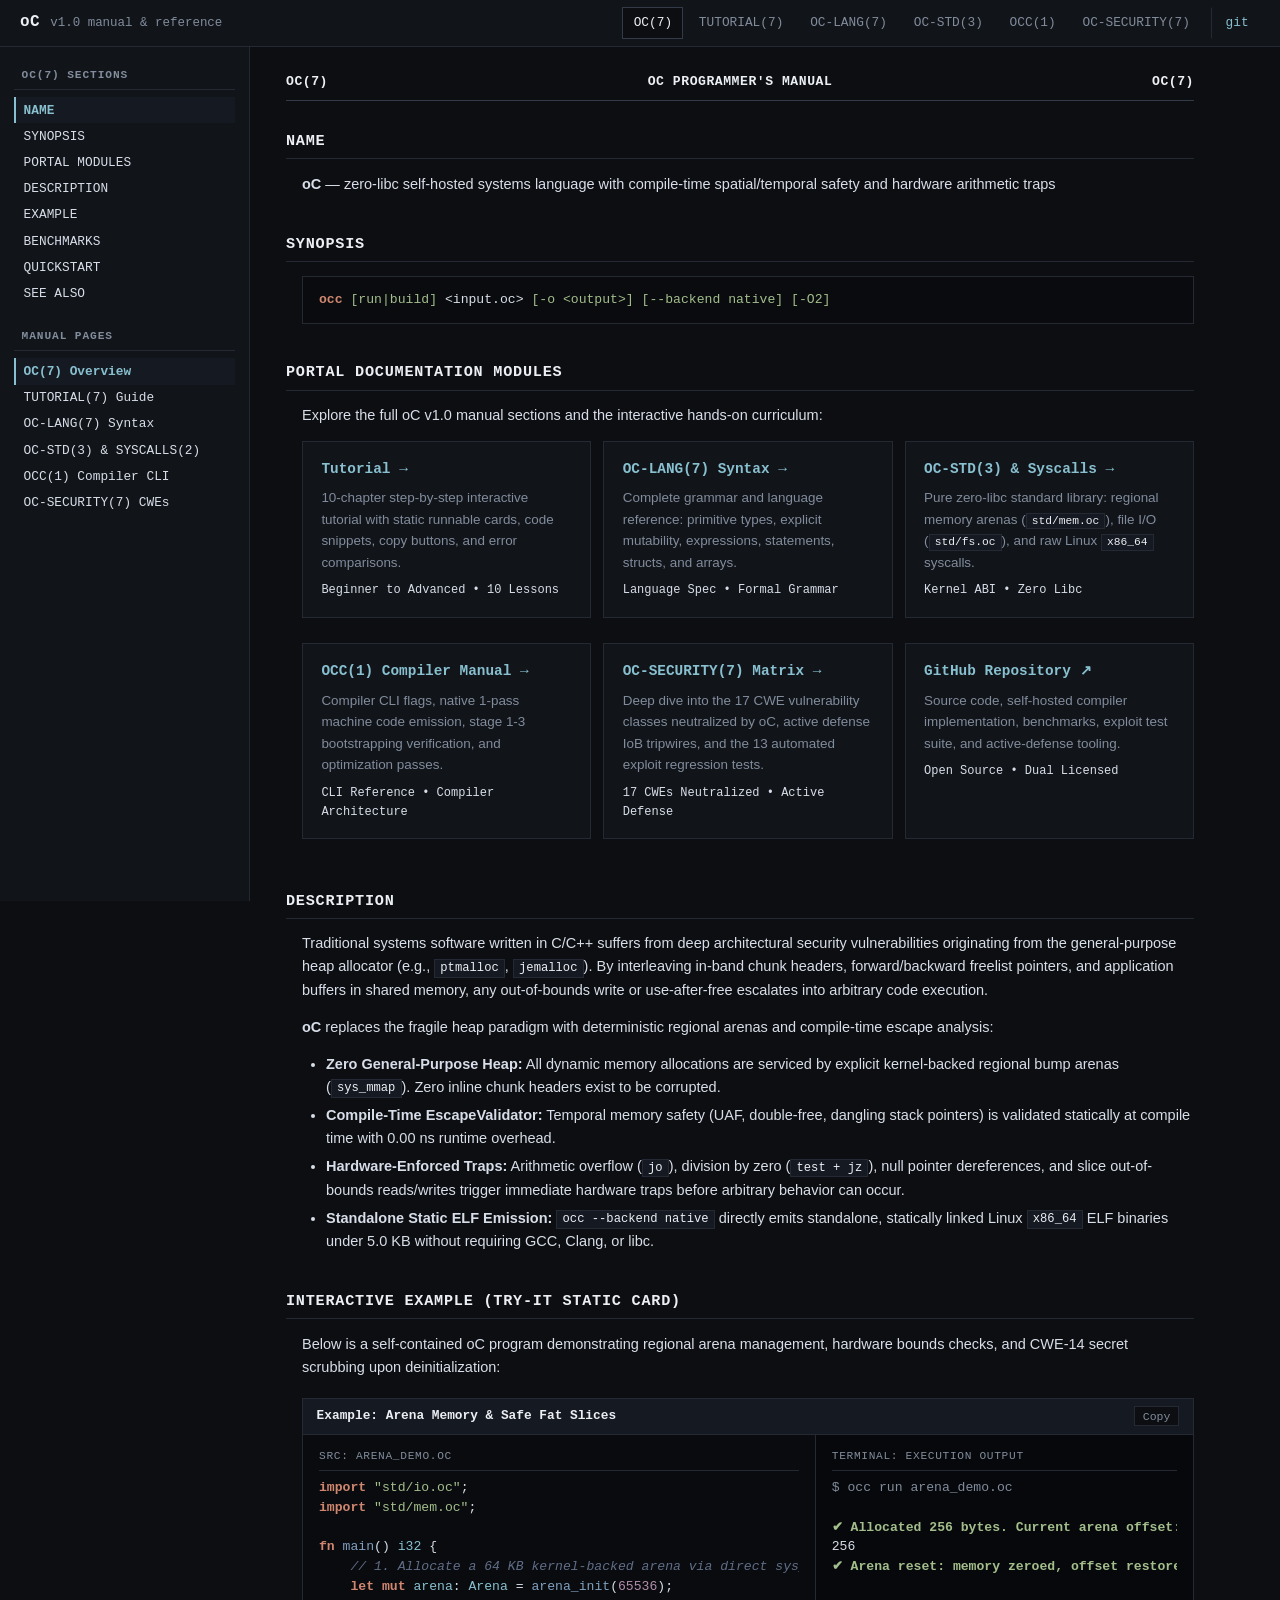
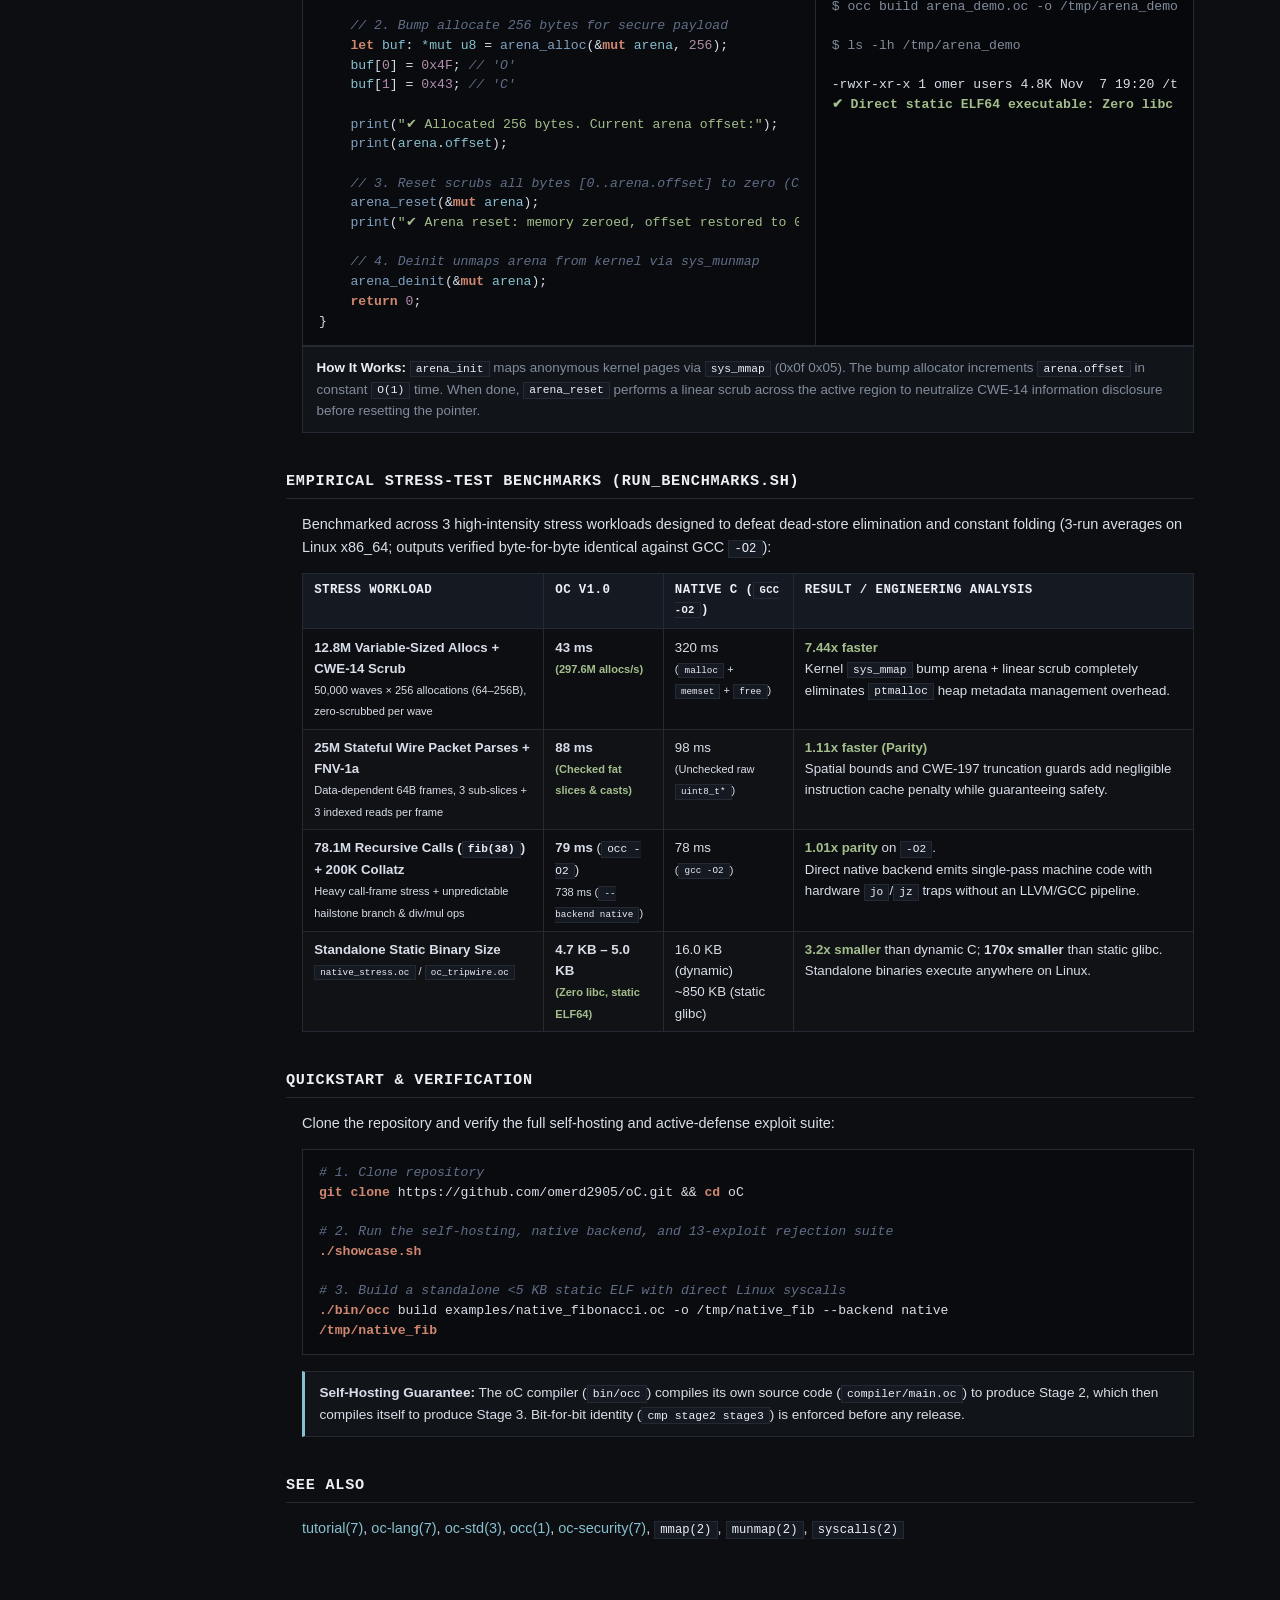
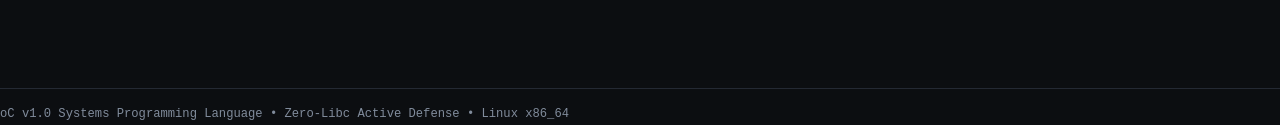
==== docs/index.html @ 79466a8e "docs: rename W3Schools tutorial labels to TUTORIAL(7) / oC Tutorial" ====
<!DOCTYPE html>
<html lang="en">
<head>
  <meta charset="UTF-8">
  <meta name="viewport" content="width=device-width, initial-scale=1.0">
  <title>OC(7) — Active-Defense Systems Programming Language</title>
  <link rel="stylesheet" href="style.css">
</head>
<body>

  <!-- Top Navigation Bar (Shared Site Contract) -->
    <header class="topbar">
    <div class="topbar-inner">
      <div class="brand">
        <a href="index.html">
          <span class="brand-title">oC</span>
          <span class="brand-sub">v1.0 manual &amp; reference</span>
        </a>
      </div>
      <nav>
        <a href="index.html" class="active">OC(7)</a>
        <a href="tutorial.html">TUTORIAL(7)</a>
        <a href="syntax.html">OC-LANG(7)</a>
        <a href="stdlib.html">OC-STD(3)</a>
        <a href="man-occ.html">OCC(1)</a>
        <a href="security.html">OC-SECURITY(7)</a>
        <a href="https://github.com/omerd2905/oC" target="_blank" rel="noopener" class="repo-link">git</a>
      </nav>
    </div>
  </header>

  <!-- Two-Column Layout -->
  <div class="layout">
    
    <!-- Left Persistent Navigation Sidebar -->
        <aside class="sidebar">
      <div class="sidebar-group">
        <div class="sidebar-title">OC(7) Sections</div>
        <a href="#name" class="sidebar-link active">NAME</a>
        <a href="#synopsis" class="sidebar-link">SYNOPSIS</a>
        <a href="#portal-modules" class="sidebar-link">PORTAL MODULES</a>
        <a href="#description" class="sidebar-link">DESCRIPTION</a>
        <a href="#interactive-example" class="sidebar-link">EXAMPLE</a>
        <a href="#benchmarks" class="sidebar-link">BENCHMARKS</a>
        <a href="#quickstart" class="sidebar-link">QUICKSTART</a>
        <a href="#see-also" class="sidebar-link">SEE ALSO</a>
      </div>
      <div class="sidebar-group">
        <div class="sidebar-title">Manual Pages</div>
        <a href="index.html" class="sidebar-link active">OC(7) Overview</a>
        <a href="tutorial.html" class="sidebar-link">TUTORIAL(7) Guide</a>
        <a href="syntax.html" class="sidebar-link">OC-LANG(7) Syntax</a>
        <a href="stdlib.html" class="sidebar-link">OC-STD(3) & SYSCALLS(2)</a>
        <a href="man-occ.html" class="sidebar-link">OCC(1) Compiler CLI</a>
        <a href="security.html" class="sidebar-link">OC-SECURITY(7) CWEs</a>
      </div>
    </aside>

    <!-- Main Content Area -->
    <main class="content">

      <div class="man-header">
        <span>OC(7)</span>
        <span>oC Programmer's Manual</span>
        <span>OC(7)</span>
      </div>

      <!-- SECTION: NAME -->
      <section id="name" class="man-section">
        <h2>NAME</h2>
        <div class="man-body">
          <p>
            <strong>oC</strong> — zero-libc self-hosted systems language with compile-time spatial/temporal safety and hardware arithmetic traps
          </p>
        </div>
      </section>

      <!-- SECTION: SYNOPSIS -->
      <section id="synopsis" class="man-section">
        <h2>SYNOPSIS</h2>
        <div class="man-body">
          <pre><code><span class="kw">occ</span> <span class="str">[run|build]</span> &lt;input.oc&gt; <span class="str">[-o &lt;output&gt;]</span> <span class="str">[--backend native]</span> <span class="str">[-O2]</span></code></pre>
        </div>
      </section>

      <!-- SECTION: PORTAL MODULES -->
      <section id="portal-modules" class="man-section">
        <h2>PORTAL DOCUMENTATION MODULES</h2>
        <div class="man-body">
          <p>Explore the full oC v1.0 manual sections and the interactive hands-on curriculum:</p>
          <div class="grid">
            <div class="card">
              <div>
                <a href="tutorial.html" class="card-title-link">
                  <span>Tutorial</span>
                  <span>→</span>
                </a>
                <p>10-chapter step-by-step interactive tutorial with static runnable cards, code snippets, copy buttons, and error comparisons.</p>
              </div>
              <div class="card-footer">Beginner to Advanced • 10 Lessons</div>
            </div>

            <div class="card">
              <div>
                <a href="syntax.html" class="card-title-link">
                  <span>OC-LANG(7) Syntax</span>
                  <span>→</span>
                </a>
                <p>Complete grammar and language reference: primitive types, explicit mutability, expressions, statements, structs, and arrays.</p>
              </div>
              <div class="card-footer">Language Spec • Formal Grammar</div>
            </div>

            <div class="card">
              <div>
                <a href="stdlib.html" class="card-title-link">
                  <span>OC-STD(3) &amp; Syscalls</span>
                  <span>→</span>
                </a>
                <p>Pure zero-libc standard library: regional memory arenas (<code>std/mem.oc</code>), file I/O (<code>std/fs.oc</code>), and raw Linux <code>x86_64</code> syscalls.</p>
              </div>
              <div class="card-footer">Kernel ABI • Zero Libc</div>
            </div>

            <div class="card">
              <div>
                <a href="man-occ.html" class="card-title-link">
                  <span>OCC(1) Compiler Manual</span>
                  <span>→</span>
                </a>
                <p>Compiler CLI flags, native 1-pass machine code emission, stage 1-3 bootstrapping verification, and optimization passes.</p>
              </div>
              <div class="card-footer">CLI Reference • Compiler Architecture</div>
            </div>

            <div class="card">
              <div>
                <a href="security.html" class="card-title-link">
                  <span>OC-SECURITY(7) Matrix</span>
                  <span>→</span>
                </a>
                <p>Deep dive into the 17 CWE vulnerability classes neutralized by oC, active defense IoB tripwires, and the 13 automated exploit regression tests.</p>
              </div>
              <div class="card-footer">17 CWEs Neutralized • Active Defense</div>
            </div>

            <div class="card">
              <div>
                <a href="https://github.com/omerd2905/oC" target="_blank" rel="noopener" class="card-title-link">
                  <span>GitHub Repository</span>
                  <span>↗</span>
                </a>
                <p>Source code, self-hosted compiler implementation, benchmarks, exploit test suite, and active-defense tooling.</p>
              </div>
              <div class="card-footer">Open Source • Dual Licensed</div>
            </div>
          </div>
        </div>
      </section>

      <!-- SECTION: DESCRIPTION -->
      <section id="description" class="man-section">
        <h2>DESCRIPTION</h2>
        <div class="man-body">
          <p>
            Traditional systems software written in C/C++ suffers from deep architectural security vulnerabilities originating from the general-purpose heap allocator (e.g., <code>ptmalloc</code>, <code>jemalloc</code>). By interleaving in-band chunk headers, forward/backward freelist pointers, and application buffers in shared memory, any out-of-bounds write or use-after-free escalates into arbitrary code execution.
          </p>
          <p>
            <strong>oC</strong> replaces the fragile heap paradigm with deterministic regional arenas and compile-time escape analysis:
          </p>
          <ul>
            <li><strong>Zero General-Purpose Heap:</strong> All dynamic memory allocations are serviced by explicit kernel-backed regional bump arenas (<code>sys_mmap</code>). Zero inline chunk headers exist to be corrupted.</li>
            <li><strong>Compile-Time EscapeValidator:</strong> Temporal memory safety (UAF, double-free, dangling stack pointers) is validated statically at compile time with 0.00 ns runtime overhead.</li>
            <li><strong>Hardware-Enforced Traps:</strong> Arithmetic overflow (<code>jo</code>), division by zero (<code>test + jz</code>), null pointer dereferences, and slice out-of-bounds reads/writes trigger immediate hardware traps before arbitrary behavior can occur.</li>
            <li><strong>Standalone Static ELF Emission:</strong> <code>occ --backend native</code> directly emits standalone, statically linked Linux <code>x86_64</code> ELF binaries under 5.0 KB without requiring GCC, Clang, or libc.</li>
          </ul>
        </div>
      </section>

      <!-- SECTION: INTERACTIVE EXAMPLE -->
      <section id="interactive-example" class="man-section">
        <h2>INTERACTIVE EXAMPLE (TRY-IT STATIC CARD)</h2>
        <div class="man-body">
          <p>Below is a self-contained oC program demonstrating regional arena management, hardware bounds checks, and CWE-14 secret scrubbing upon deinitialization:</p>

          <div class="example-card">
            <div class="example-header">
              <span class="example-title">Example: Arena Memory &amp; Safe Fat Slices</span>
              <button class="copy-btn" onclick="copyCode(this)">Copy</button>
            </div>
            <div class="example-grid">
              <div class="code-pane">
                <div class="pane-label">
                  <span>SRC: arena_demo.oc</span>
                  
                </div>
                <pre><code><span class="kw">import</span> <span class="str">"std/io.oc"</span>;
<span class="kw">import</span> <span class="str">"std/mem.oc"</span>;

<span class="kw">fn</span> <span class="fn">main</span>() <span class="ty">i32</span> {
    <span class="cm">// 1. Allocate a 64 KB kernel-backed arena via direct sys_mmap</span>
    <span class="kw">let mut</span> <span class="ty">arena</span>: <span class="ty">Arena</span> = <span class="fn">arena_init</span>(<span class="num">65536</span>);

    <span class="cm">// 2. Bump allocate 256 bytes for secure payload</span>
    <span class="kw">let</span> <span class="ty">buf</span>: <span class="ty">*mut u8</span> = <span class="fn">arena_alloc</span>(&amp;<span class="kw">mut</span> <span class="ty">arena</span>, <span class="num">256</span>);
    <span class="ty">buf</span>[<span class="num">0</span>] = <span class="num">0x4F</span>; <span class="cm">// 'O'</span>
    <span class="ty">buf</span>[<span class="num">1</span>] = <span class="num">0x43</span>; <span class="cm">// 'C'</span>

    <span class="fn">print</span>(<span class="str">"✔ Allocated 256 bytes. Current arena offset:"</span>);
    <span class="fn">print</span>(<span class="ty">arena</span>.<span class="ty">offset</span>);

    <span class="cm">// 3. Reset scrubs all bytes [0..arena.offset] to zero (CWE-14)</span>
    <span class="fn">arena_reset</span>(&amp;<span class="kw">mut</span> <span class="ty">arena</span>);
    <span class="fn">print</span>(<span class="str">"✔ Arena reset: memory zeroed, offset restored to 0"</span>);

    <span class="cm">// 4. Deinit unmaps arena from kernel via sys_munmap</span>
    <span class="fn">arena_deinit</span>(&amp;<span class="kw">mut</span> <span class="ty">arena</span>);
    <span class="kw">return</span> <span class="num">0</span>;
}</code></pre>
              </div>

              <div class="output-pane">
                <div class="pane-label">
                  <span>TERMINAL: Execution Output</span>
                  
                </div>
                <pre><code><span class="term-cmd">$ occ run arena_demo.oc</span>
<span class="term-pass">✔ Allocated 256 bytes. Current arena offset:</span>
<span class="term-out">256</span>
<span class="term-pass">✔ Arena reset: memory zeroed, offset restored to 0</span>

<span class="term-cmd">$ occ build arena_demo.oc -o /tmp/arena_demo --backend native</span>
<span class="term-cmd">$ ls -lh /tmp/arena_demo</span>
<span class="term-out">-rwxr-xr-x 1 omer users 4.8K Nov  7 19:20 /tmp/arena_demo</span>
<span class="term-pass">✔ Direct static ELF64 executable: Zero libc dependency</span></code></pre>
              </div>
            </div>
            <div class="explanation-box">
              <strong>How It Works:</strong> <code>arena_init</code> maps anonymous kernel pages via <code>sys_mmap</code> (0x0f 0x05). The bump allocator increments <code>arena.offset</code> in constant <code>O(1)</code> time. When done, <code>arena_reset</code> performs a linear scrub across the active region to neutralize CWE-14 information disclosure before resetting the pointer.
            </div>
          </div>
        </div>
      </section>

      <!-- SECTION: BENCHMARKS -->
      <section id="benchmarks" class="man-section">
        <h2>EMPIRICAL STRESS-TEST BENCHMARKS (run_benchmarks.sh)</h2>
        <div class="man-body">
          <p>
            Benchmarked across 3 high-intensity stress workloads designed to defeat dead-store elimination and constant folding (3-run averages on Linux x86_64; outputs verified byte-for-byte identical against GCC <code>-O2</code>):
          </p>
          <table>
            <thead>
              <tr>
                <th>Stress Workload</th>
                <th>oC v1.0</th>
                <th>Native C (<code>gcc -O2</code>)</th>
                <th>Result / Engineering Analysis</th>
              </tr>
            </thead>
            <tbody>
              <tr>
                <td>
                  <strong>12.8M Variable-Sized Allocs + CWE-14 Scrub</strong><br>
                  <small>50,000 waves × 256 allocations (64–256B), zero-scrubbed per wave</small>
                </td>
                <td>
                  <strong>43 ms</strong><br>
                  <small class="pass">(297.6M allocs/s)</small>
                </td>
                <td>
                  320 ms<br>
                  <small>(<code>malloc</code> + <code>memset</code> + <code>free</code>)</small>
                </td>
                <td>
                  <strong class="pass">7.44x faster</strong><br>
                  Kernel <code>sys_mmap</code> bump arena + linear scrub completely eliminates <code>ptmalloc</code> heap metadata management overhead.
                </td>
              </tr>
              <tr>
                <td>
                  <strong>25M Stateful Wire Packet Parses + FNV-1a</strong><br>
                  <small>Data-dependent 64B frames, 3 sub-slices + 3 indexed reads per frame</small>
                </td>
                <td>
                  <strong>88 ms</strong><br>
                  <small class="pass">(Checked fat slices &amp; casts)</small>
                </td>
                <td>
                  98 ms<br>
                  <small>(Unchecked raw <code>uint8_t*</code>)</small>
                </td>
                <td>
                  <strong class="pass">1.11x faster (Parity)</strong><br>
                  Spatial bounds and CWE-197 truncation guards add negligible instruction cache penalty while guaranteeing safety.
                </td>
              </tr>
              <tr>
                <td>
                  <strong>78.1M Recursive Calls (<code>fib(38)</code>) + 200K Collatz</strong><br>
                  <small>Heavy call-frame stress + unpredictable hailstone branch &amp; div/mul ops</small>
                </td>
                <td>
                  <strong>79 ms</strong> (<code>occ -O2</code>)<br>
                  <small>738 ms (<code>--backend native</code>)</small>
                </td>
                <td>
                  78 ms<br>
                  <small>(<code>gcc -O2</code>)</small>
                </td>
                <td>
                  <strong class="pass">1.01x parity</strong> on <code>-O2</code>.<br>
                  Direct native backend emits single-pass machine code with hardware <code>jo</code>/<code>jz</code> traps without an LLVM/GCC pipeline.
                </td>
              </tr>
              <tr>
                <td>
                  <strong>Standalone Static Binary Size</strong><br>
                  <small><code>native_stress.oc</code> / <code>oc_tripwire.oc</code></small>
                </td>
                <td>
                  <strong>4.7 KB – 5.0 KB</strong><br>
                  <small class="pass">(Zero libc, static ELF64)</small>
                </td>
                <td>
                  16.0 KB (dynamic)<br>
                  ~850 KB (static glibc)
                </td>
                <td>
                  <strong class="pass">3.2x smaller</strong> than dynamic C; <strong>170x smaller</strong> than static glibc. Standalone binaries execute anywhere on Linux.
                </td>
              </tr>
            </tbody>
          </table>
        </div>
      </section>

      <!-- SECTION: QUICKSTART -->
      <section id="quickstart" class="man-section">
        <h2>QUICKSTART &amp; VERIFICATION</h2>
        <div class="man-body">
          <p>Clone the repository and verify the full self-hosting and active-defense exploit suite:</p>
          <pre><code><span class="cm"># 1. Clone repository</span>
<span class="kw">git clone</span> https://github.com/omerd2905/oC.git &amp;&amp; <span class="kw">cd</span> oC

<span class="cm"># 2. Run the self-hosting, native backend, and 13-exploit rejection suite</span>
<span class="kw">./showcase.sh</span>

<span class="cm"># 3. Build a standalone &lt;5 KB static ELF with direct Linux syscalls</span>
<span class="kw">./bin/occ</span> build examples/native_fibonacci.oc -o /tmp/native_fib --backend native
<span class="kw">/tmp/native_fib</span></code></pre>

          <div class="note-box">
            <strong>Self-Hosting Guarantee:</strong> The oC compiler (<code>bin/occ</code>) compiles its own source code (<code>compiler/main.oc</code>) to produce Stage 2, which then compiles itself to produce Stage 3. Bit-for-bit identity (<code>cmp stage2 stage3</code>) is enforced before any release.
          </div>
        </div>
      </section>

      <!-- SECTION: SEE ALSO -->
      <section id="see-also" class="man-section">
        <h2>SEE ALSO</h2>
        <div class="man-body">
          <p>
            <a href="tutorial.html">tutorial(7)</a>,
            <a href="syntax.html">oc-lang(7)</a>,
            <a href="stdlib.html">oc-std(3)</a>,
            <a href="man-occ.html">occ(1)</a>,
            <a href="security.html">oc-security(7)</a>,
            <code>mmap(2)</code>,
            <code>munmap(2)</code>,
            <code>syscalls(2)</code>
          </p>
        </div>
      </section>

    </main>
  </div>

  <footer>
    oC v1.0 Systems Programming Language • Zero-Libc Active Defense • Linux x86_64
  </footer>

  <!-- Interactive Copy Script -->
  <script>
    function copyCode(btn) {
      const card = btn.closest('.example-card');
      const codeEl = card ? card.querySelector('.code-pane code') : null;
      if (!codeEl) return;
      navigator.clipboard.writeText(codeEl.innerText).then(() => {
        const origText = btn.innerHTML;
        btn.innerHTML = '<span>✔</span> Copied!';
        btn.classList.add('copied');
        setTimeout(() => {
          btn.innerHTML = origText;
          btn.classList.remove('copied');
        }, 2000);
      });
    }
  </script>

</body>
</html>
---- docs/style.css ----
:root {
  --bg: #0c0e11;
  --panel: #111419;
  --panel-alt: #151921;
  --border: #242933;
  --border-strong: #343b48;
  --text: #d8dee9;
  --heading: #eceff4;
  --muted: #818c9c;
  --accent: #88c0d0;
  --pass: #a3be8c;
  --danger: #bf616a;
  --warn: #ebcb8b;
  --code-bg: #090b0e;
  --mono: ui-monospace, SFMono-Regular, "SF Mono", Menlo, Consolas, "Liberation Mono", monospace;
  --sans: -apple-system, BlinkMacSystemFont, "Segoe UI", Roboto, Helvetica, Arial, sans-serif;
}

* {
  box-sizing: border-box;
  margin: 0;
  padding: 0;
}

html {
  scroll-behavior: smooth;
}

body {
  background-color: var(--bg);
  color: var(--text);
  font-family: var(--sans);
  font-size: 14.5px;
  line-height: 1.6;
  min-height: 100vh;
}

/* Strip vibe-coded decorative badges, dots, and marketing hero banners */
.badge,
.example-card-badge,
.defense-badge,
.dot,
.hero,
.grid:has(.stat-card) {
  display: none !important;
}

/* -------------------------------------------------------------
   Top Navigation Bar (.topbar) - Identical Across All 6 Pages
   ------------------------------------------------------------- */
.topbar {
  background: var(--panel);
  border-bottom: 1px solid var(--border);
  position: sticky;
  top: 0;
  z-index: 1000;
  width: 100%;
}

.topbar-inner {
  max-width: 1380px;
  margin: 0 auto;
  height: 46px;
  padding: 0 1.25rem;
  display: flex;
  justify-content: space-between;
  align-items: center;
}

.topbar .brand a {
  display: flex;
  align-items: baseline;
  gap: 0.65rem;
  text-decoration: none;
}

.topbar .brand-title {
  font-family: var(--mono);
  font-size: 1rem;
  font-weight: 700;
  color: var(--heading);
  letter-spacing: 0.02em;
}

.topbar .brand-sub {
  font-family: var(--mono);
  font-size: 0.78rem;
  color: var(--muted);
}

.topbar nav {
  display: flex;
  gap: 0.25rem;
  align-items: center;
}

.topbar nav a {
  color: var(--muted);
  text-decoration: none;
  font-family: var(--mono);
  font-size: 0.8rem;
  padding: 0.3rem 0.65rem;
  border: 1px solid transparent;
}

.topbar nav a:hover {
  color: var(--heading);
  background: var(--panel-alt);
}

.topbar nav a.active {
  color: var(--heading);
  background: var(--bg);
  border-color: var(--border-strong);
}

.topbar nav a.repo-link {
  color: var(--accent);
  border-left: 1px solid var(--border);
  margin-left: 0.35rem;
  padding-left: 0.85rem;
}

/* -------------------------------------------------------------
   Two-Column Technical Layout (.layout = .sidebar + .content)
   ------------------------------------------------------------- */
.layout {
  max-width: 1380px;
  margin: 0 auto;
  display: grid;
  grid-template-columns: 250px minmax(0, 1fr);
  min-height: calc(100vh - 46px);
}

.sidebar {
  background: var(--panel);
  border-right: 1px solid var(--border);
  padding: 1.25rem 0.85rem 2.5rem;
  position: sticky;
  top: 46px;
  height: calc(100vh - 46px);
  overflow-y: auto;
  scrollbar-width: thin;
  scrollbar-color: var(--border) transparent;
}

.sidebar-group {
  margin-bottom: 1.35rem;
}

.sidebar-title,
.sidebar-section-title {
  font-family: var(--mono);
  font-size: 0.7rem;
  text-transform: uppercase;
  letter-spacing: 0.08em;
  color: var(--muted);
  margin: 0 0 0.45rem;
  padding: 0 0.5rem 0.25rem;
  border-bottom: 1px solid var(--border);
  font-weight: 700;
}

.sidebar-nav {
  list-style: none;
}

.sidebar-link,
.sidebar-nav a {
  display: block;
  padding: 0.28rem 0.5rem;
  color: var(--text);
  text-decoration: none;
  font-family: var(--mono);
  font-size: 0.8rem;
  line-height: 1.35;
  border-left: 2px solid transparent;
}

.sidebar-link:hover,
.sidebar-nav a:hover {
  background: var(--panel-alt);
  color: var(--heading);
}

.sidebar-link.active,
.sidebar-nav a.active {
  background: var(--panel-alt);
  color: var(--accent);
  border-left-color: var(--accent);
  font-weight: 600;
}

.content {
  padding: 1.5rem 2.25rem 4rem;
  max-width: 980px;
}

/* -------------------------------------------------------------
   Unix Man-Page Header & Sections
   ------------------------------------------------------------- */
.man-header {
  display: flex;
  justify-content: space-between;
  align-items: center;
  font-family: var(--mono);
  font-size: 0.82rem;
  font-weight: 700;
  color: var(--heading);
  border-bottom: 1px solid var(--border-strong);
  padding-bottom: 0.5rem;
  margin-bottom: 1.75rem;
  text-transform: uppercase;
  letter-spacing: 0.04em;
}

section,
.man-section {
  margin-bottom: 2.25rem;
}

h2,
.man-section h2 {
  font-family: var(--mono);
  font-size: 0.95rem;
  font-weight: 700;
  text-transform: uppercase;
  letter-spacing: 0.05em;
  color: var(--heading);
  border-bottom: 1px solid var(--border);
  padding-bottom: 0.3rem;
  margin: 1.75rem 0 0.85rem;
}

h3 {
  font-family: var(--mono);
  font-size: 0.88rem;
  font-weight: 700;
  color: var(--accent);
  margin: 1.35rem 0 0.5rem;
}

h4 {
  font-family: var(--mono);
  font-size: 0.84rem;
  font-weight: 600;
  color: var(--heading);
  margin: 1rem 0 0.35rem;
}

.man-body {
  padding-left: 1rem;
}

p {
  margin-bottom: 0.85rem;
  color: var(--text);
}

ul, ol {
  margin: 0 0 1rem 1.5rem;
}

li {
  margin-bottom: 0.3rem;
}

a {
  color: var(--accent);
  text-decoration: none;
}

a:hover {
  text-decoration: underline;
}

/* -------------------------------------------------------------
   Directory Cards (.grid / .card) - Flat Utilitarian Index Grid
   ------------------------------------------------------------- */
.grid {
  display: grid;
  grid-template-columns: repeat(auto-fit, minmax(260px, 1fr));
  gap: 0.75rem;
  margin-bottom: 1.5rem;
}

.card,
.fn-box,
.defense-card {
  background: var(--panel);
  border: 1px solid var(--border);
  padding: 1rem 1.15rem;
  margin-bottom: 0.85rem;
}

.card a.card-title-link {
  font-family: var(--mono);
  font-size: 0.9rem;
  font-weight: 700;
  color: var(--accent);
  display: block;
  margin-bottom: 0.4rem;
}

.card p {
  font-size: 0.84rem;
  color: var(--muted);
  margin-bottom: 0.5rem;
}

.card .card-footer {
  font-family: var(--mono);
  font-size: 0.75rem;
  color: var(--text);
}

/* -------------------------------------------------------------
   Code, Pre & Syntax Highlighting
   ------------------------------------------------------------- */
pre,
.pipeline-box,
.fn-sig {
  background: var(--code-bg);
  border: 1px solid var(--border);
  padding: 0.85rem 1rem;
  overflow-x: auto;
  margin-bottom: 1rem;
  font-family: var(--mono);
  font-size: 0.82rem;
  line-height: 1.5;
  color: var(--text);
}

code,
.keyword-pill,
.sys-num,
.cwe-tag {
  font-family: var(--mono);
  background: var(--panel-alt);
  border: 1px solid var(--border);
  padding: 0.08rem 0.32rem;
  font-size: 0.84em;
  color: var(--heading);
}

pre code {
  background: none;
  border: none;
  padding: 0;
  font-size: inherit;
  color: inherit;
}

.kw  { color: #d08770; font-weight: 600; }
.ty  { color: #88c0d0; }
.fn  { color: #81a1c1; }
.str { color: #a3be8c; }
.num { color: #b48ead; }
.cm  { color: #616e88; font-style: italic; }
.op  { color: #d8dee9; }

.pass, .tag-blocked, .term-pass { color: var(--pass); font-weight: 600; }
.trap, .term-trap { color: var(--danger); font-weight: 600; }

/* -------------------------------------------------------------
   Unified Example Blocks (.example-card)
   ------------------------------------------------------------- */
.example-card {
  background: var(--panel);
  border: 1px solid var(--border);
  margin: 1.15rem 0 1.65rem;
}

.example-header,
.example-card-header {
  background: var(--panel-alt);
  padding: 0.45rem 0.85rem;
  border-bottom: 1px solid var(--border);
  display: flex;
  justify-content: space-between;
  align-items: center;
}

.example-title,
.example-card-title {
  font-family: var(--mono);
  font-size: 0.8rem;
  font-weight: 700;
  color: var(--heading);
}

.copy-btn {
  background: var(--bg);
  color: var(--muted);
  border: 1px solid var(--border);
  padding: 0.15rem 0.5rem;
  font-family: var(--mono);
  font-size: 0.72rem;
  cursor: pointer;
}

.copy-btn:hover {
  color: var(--heading);
  border-color: var(--border-strong);
}

.example-grid {
  display: grid;
  grid-template-columns: 1.15fr 0.85fr;
  border-bottom: 1px solid var(--border);
}

.code-pane {
  background: var(--code-bg);
  padding: 0.85rem 1rem;
  overflow-x: auto;
}

.output-pane {
  background: #07080b;
  padding: 0.85rem 1rem;
  border-left: 1px solid var(--border);
  overflow-x: auto;
}

.pane-label,
.output-label {
  font-family: var(--mono);
  font-size: 0.7rem;
  color: var(--muted);
  text-transform: uppercase;
  letter-spacing: 0.06em;
  margin-bottom: 0.45rem;
  padding-bottom: 0.25rem;
  border-bottom: 1px solid var(--border);
  display: flex;
  justify-content: space-between;
}

.code-pane pre,
.output-pane pre {
  background: transparent;
  border: none;
  padding: 0;
  margin: 0;
}

.output-pane .term-cmd {
  color: var(--muted);
  display: block;
}

.output-pane .term-out {
  color: var(--text);
}

.example-card-body {
  padding: 0.85rem 1rem;
}

.terminal-out,
.danger-out {
  background: #07080b;
  border: 1px solid var(--border);
  padding: 0.65rem 0.85rem;
  font-family: var(--mono);
  font-size: 0.8rem;
  margin-bottom: 0.65rem;
  overflow-x: auto;
}

.terminal-out {
  border-left: 2px solid var(--pass);
  color: var(--pass);
}

.danger-out {
  border-left: 2px solid var(--danger);
  color: var(--danger);
}

.explanation-box,
.explanation {
  padding: 0.65rem 0.85rem;
  background: var(--panel);
  font-size: 0.84rem;
  color: var(--muted);
  border-top: 1px solid var(--border);
}

.explanation-box strong,
.explanation strong {
  color: var(--heading);
}

/* -------------------------------------------------------------
   Callout Boxes & Tables
   ------------------------------------------------------------- */
.note-box,
.warn-box {
  background: var(--panel);
  border: 1px solid var(--border);
  border-left: 3px solid var(--accent);
  padding: 0.65rem 0.9rem;
  margin: 0.85rem 0;
  font-size: 0.85rem;
}

.warn-box {
  border-left-color: var(--danger);
}

table {
  width: 100%;
  border-collapse: collapse;
  margin: 0.75rem 0 1.5rem;
  font-size: 0.83rem;
}

th, td {
  border: 1px solid var(--border);
  padding: 0.45rem 0.7rem;
  text-align: left;
  vertical-align: top;
}

th {
  background: var(--panel-alt);
  color: var(--heading);
  font-family: var(--mono);
  font-size: 0.78rem;
  font-weight: 700;
  text-transform: uppercase;
  letter-spacing: 0.03em;
}

tr:nth-child(even) {
  background: rgba(255, 255, 255, 0.015);
}

/* -------------------------------------------------------------
   Footer & Lesson Navigation
   ------------------------------------------------------------- */
.lesson-nav {
  display: flex;
  justify-content: space-between;
  margin-top: 2.5rem;
  padding-top: 1rem;
  border-top: 1px solid var(--border);
}

.lesson-btn {
  background: var(--panel);
  border: 1px solid var(--border);
  color: var(--heading);
  padding: 0.4rem 0.85rem;
  font-family: var(--mono);
  font-size: 0.8rem;
}

.lesson-btn:hover {
  background: var(--panel-alt);
  border-color: var(--border-strong);
  text-decoration: none;
}

footer {
  margin-top: 3rem;
  padding-top: 1rem;
  border-top: 1px solid var(--border);
  color: var(--muted);
  font-family: var(--mono);
  font-size: 0.76rem;
}

@media (max-width: 960px) {
  .layout {
    grid-template-columns: 1fr;
  }
  .sidebar {
    position: static;
    height: auto;
    border-right: none;
    border-bottom: 1px solid var(--border);
  }
  .example-grid {
    grid-template-columns: 1fr;
  }
  .output-pane {
    border-left: none;
    border-top: 1px solid var(--border);
  }
}
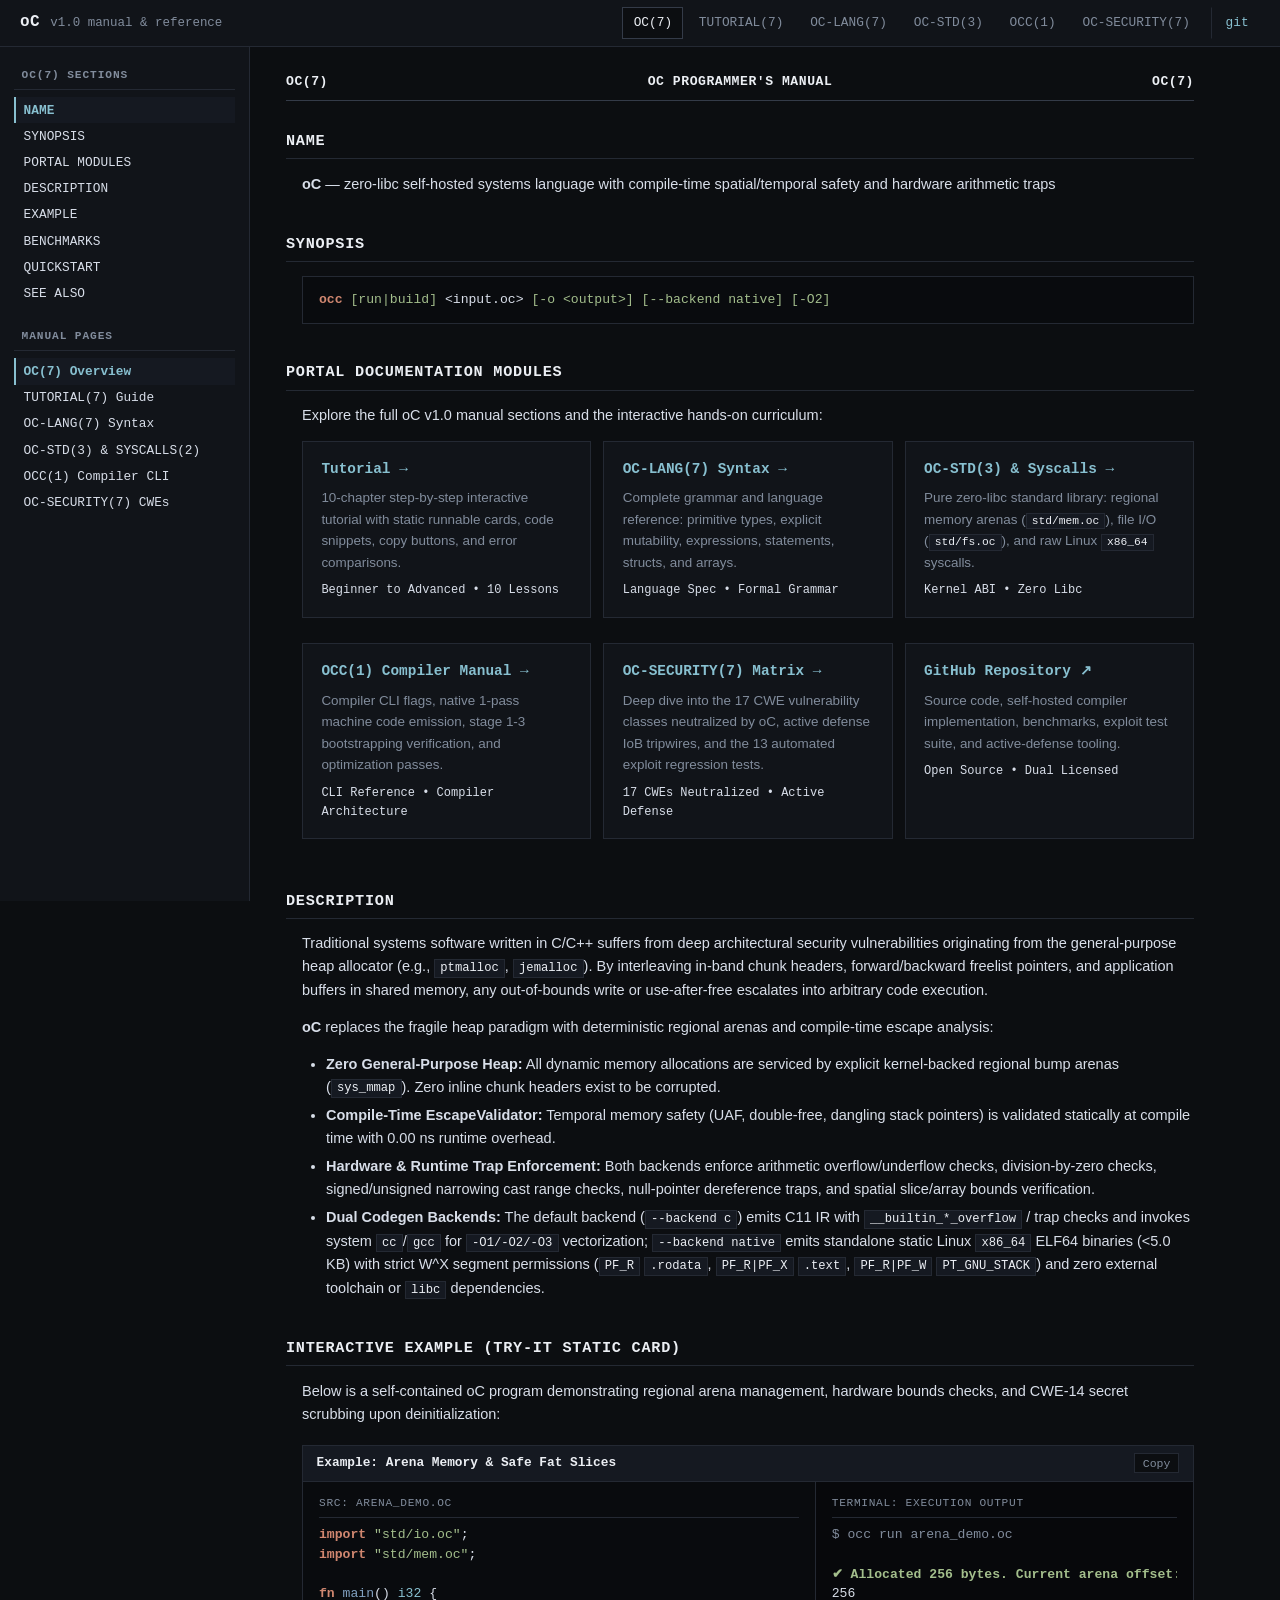
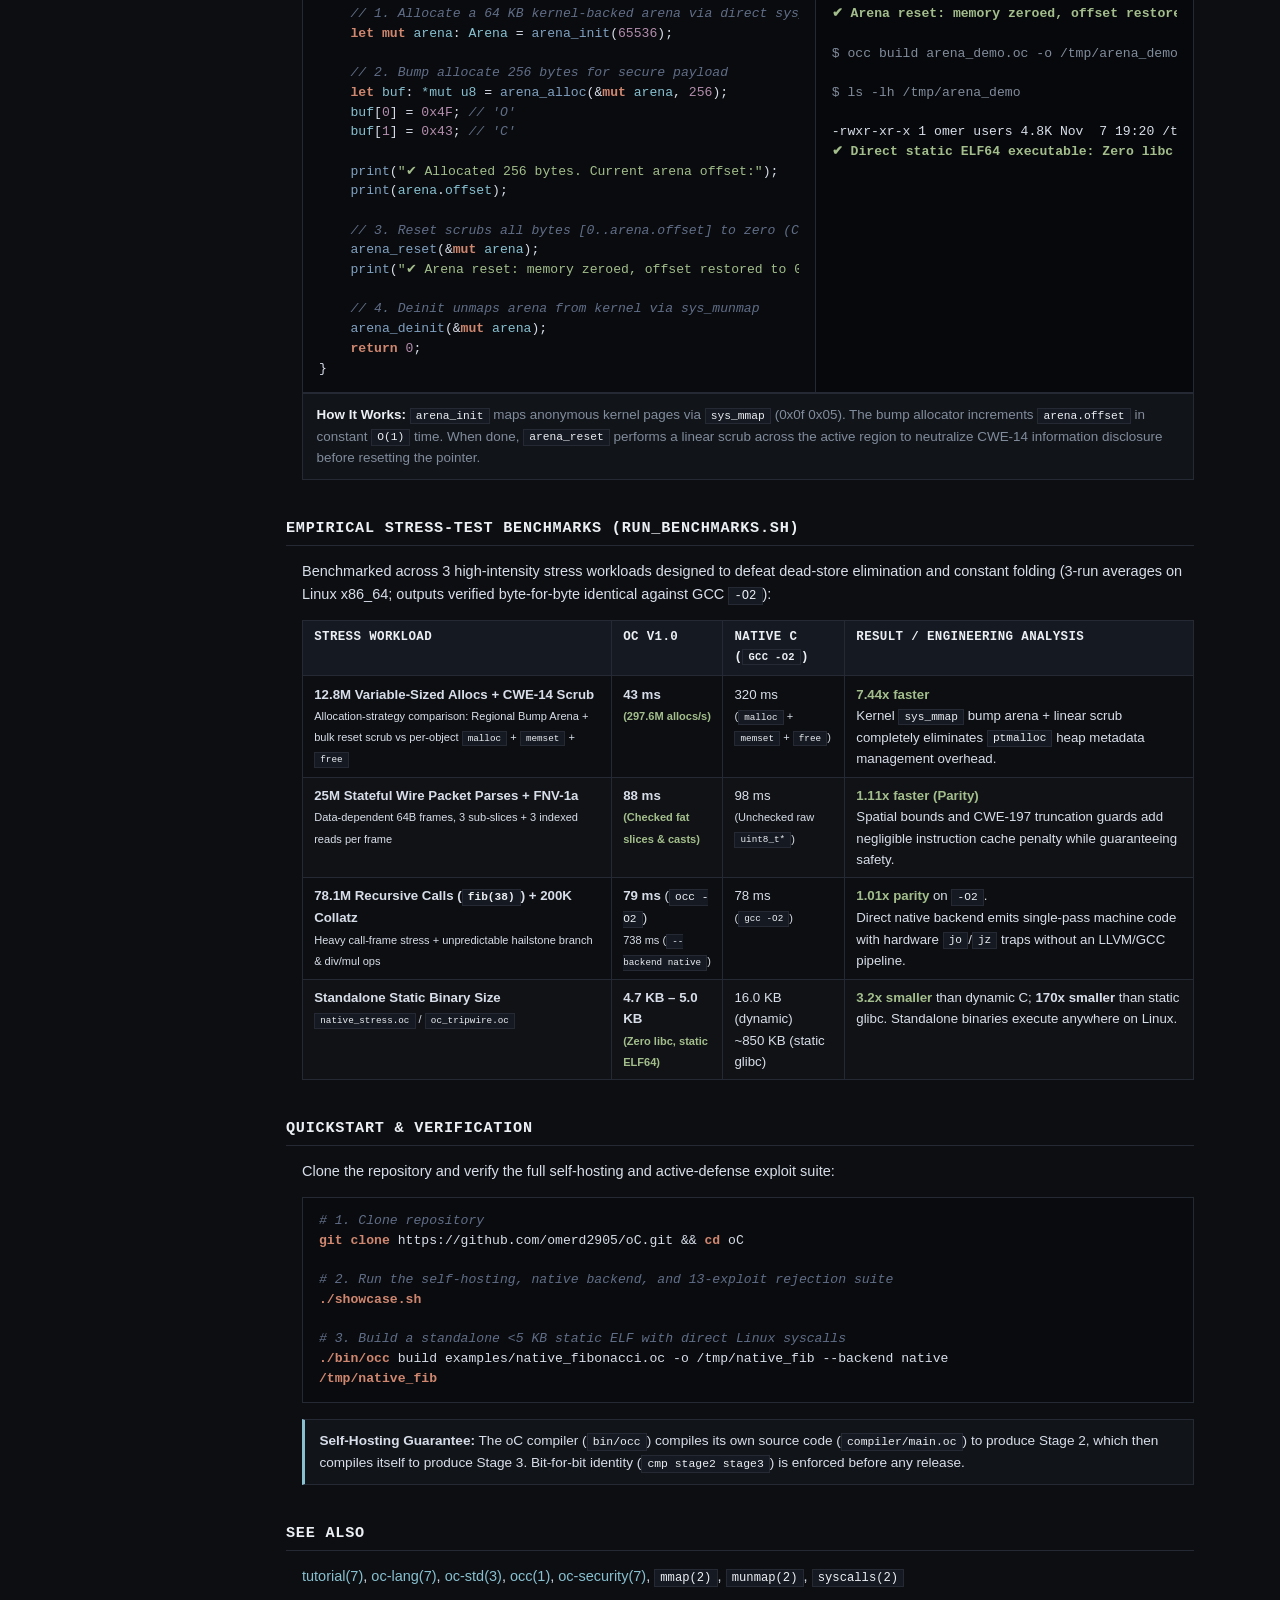
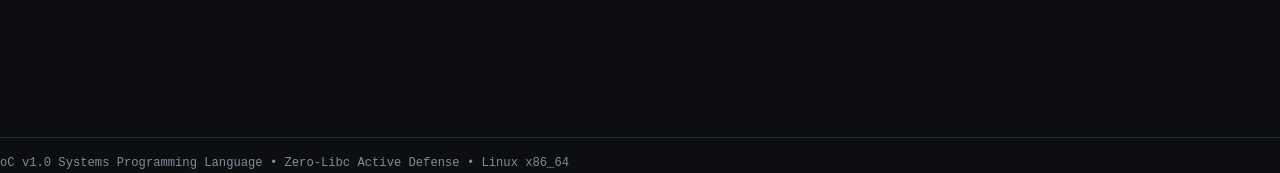
==== commit f15ffb53: "fix: resolve compiler, backend, validator, portability, and CI issues (#1-#29) Closes #1, Closes #2," ====
--- a/docs/index.html
+++ b/docs/index.html
@@ -171,8 +171,8 @@
           <ul>
             <li><strong>Zero General-Purpose Heap:</strong> All dynamic memory allocations are serviced by explicit kernel-backed regional bump arenas (<code>sys_mmap</code>). Zero inline chunk headers exist to be corrupted.</li>
             <li><strong>Compile-Time EscapeValidator:</strong> Temporal memory safety (UAF, double-free, dangling stack pointers) is validated statically at compile time with 0.00 ns runtime overhead.</li>
-            <li><strong>Hardware-Enforced Traps:</strong> Arithmetic overflow (<code>jo</code>), division by zero (<code>test + jz</code>), null pointer dereferences, and slice out-of-bounds reads/writes trigger immediate hardware traps before arbitrary behavior can occur.</li>
-            <li><strong>Standalone Static ELF Emission:</strong> <code>occ --backend native</code> directly emits standalone, statically linked Linux <code>x86_64</code> ELF binaries under 5.0 KB without requiring GCC, Clang, or libc.</li>
+            <li><strong>Hardware &amp; Runtime Trap Enforcement:</strong> Both backends enforce arithmetic overflow/underflow checks, division-by-zero checks, signed/unsigned narrowing cast range checks, null-pointer dereference traps, and spatial slice/array bounds verification.</li>
+            <li><strong>Dual Codegen Backends:</strong> The default backend (<code>--backend c</code>) emits C11 IR with <code>__builtin_*_overflow</code> / trap checks and invokes system <code>cc</code>/<code>gcc</code> for <code>-O1/-O2/-O3</code> vectorization; <code>--backend native</code> emits standalone static Linux <code>x86_64</code> ELF64 binaries (&lt;5.0 KB) with strict W^X segment permissions (<code>PF_R</code> <code>.rodata</code>, <code>PF_R|PF_X</code> <code>.text</code>, <code>PF_R|PF_W</code> <code>PT_GNU_STACK</code>) and zero external toolchain or <code>libc</code> dependencies.</li>
           </ul>
         </div>
       </section>
@@ -262,7 +262,7 @@
               <tr>
                 <td>
                   <strong>12.8M Variable-Sized Allocs + CWE-14 Scrub</strong><br>
-                  <small>50,000 waves × 256 allocations (64–256B), zero-scrubbed per wave</small>
+                  <small>Allocation-strategy comparison: Regional Bump Arena + bulk reset scrub vs per-object <code>malloc</code> + <code>memset</code> + <code>free</code></small>
                 </td>
                 <td>
                   <strong>43 ms</strong><br>
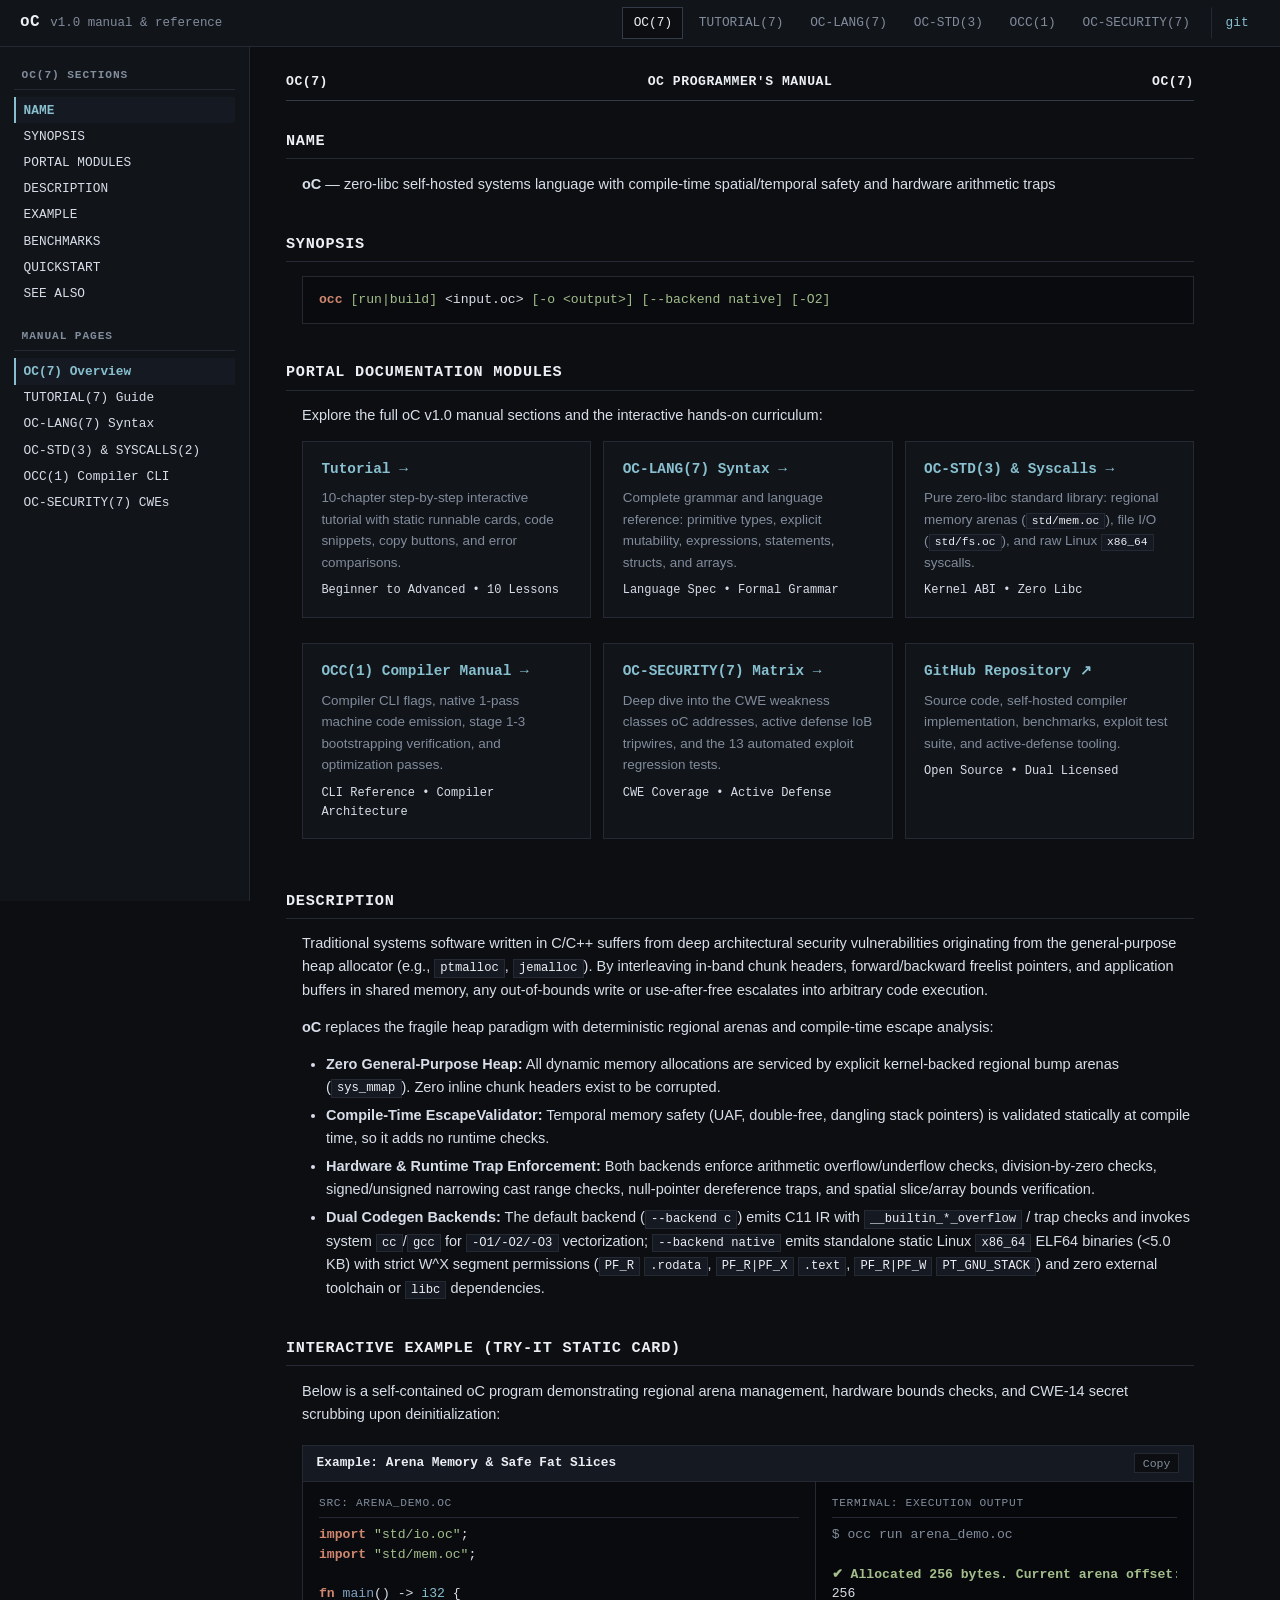
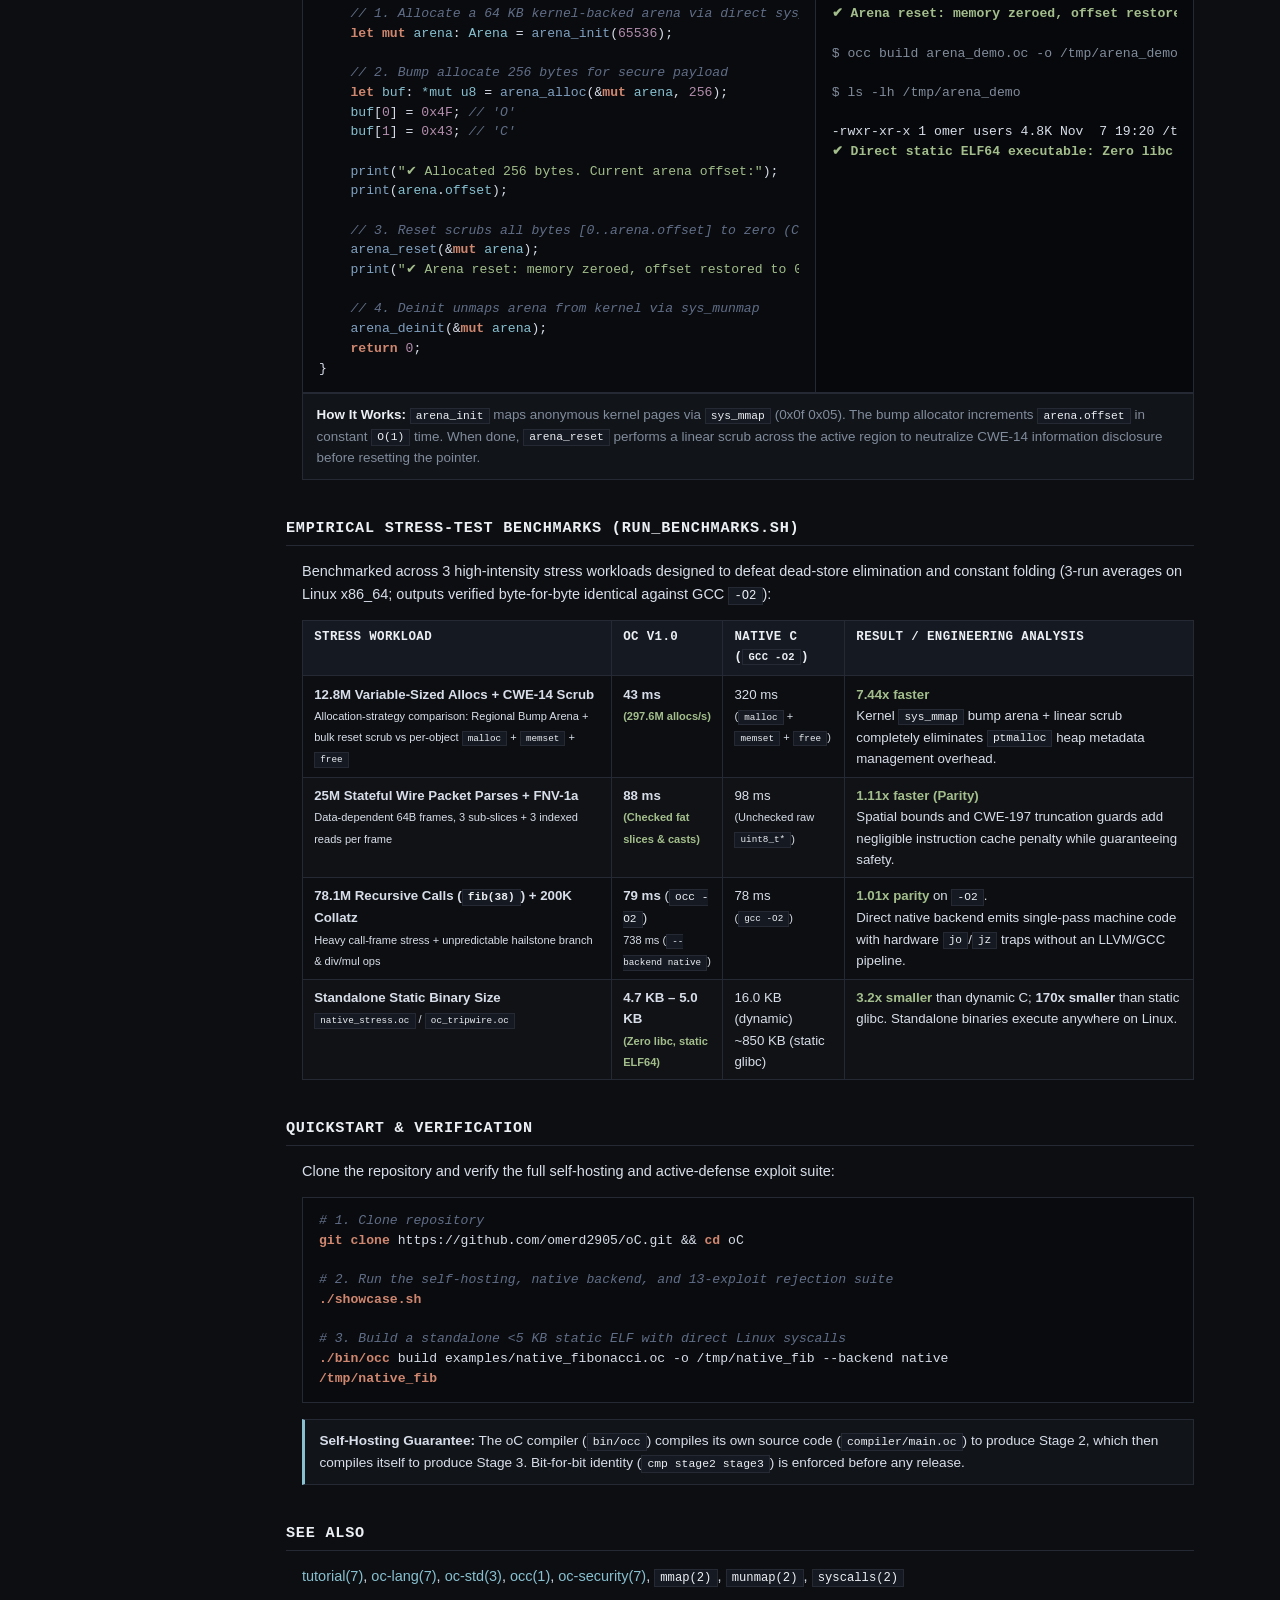
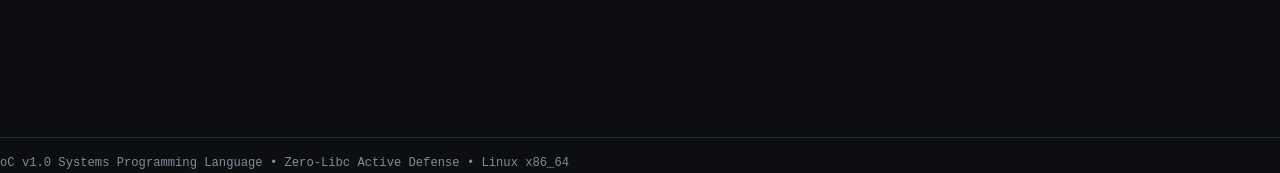
==== commit ac599e3d: "docs: make every example build, check them in CI, drop unimplemented claims Examples - 36 function s" ====
--- a/docs/index.html
+++ b/docs/index.html
@@ -139,9 +139,9 @@
                   <span>OC-SECURITY(7) Matrix</span>
                   <span>→</span>
                 </a>
-                <p>Deep dive into the 17 CWE vulnerability classes neutralized by oC, active defense IoB tripwires, and the 13 automated exploit regression tests.</p>
-              </div>
-              <div class="card-footer">17 CWEs Neutralized • Active Defense</div>
+                <p>Deep dive into the CWE weakness classes oC addresses, active defense IoB tripwires, and the 13 automated exploit regression tests.</p>
+              </div>
+              <div class="card-footer">CWE Coverage • Active Defense</div>
             </div>
 
             <div class="card">
@@ -170,7 +170,7 @@
           </p>
           <ul>
             <li><strong>Zero General-Purpose Heap:</strong> All dynamic memory allocations are serviced by explicit kernel-backed regional bump arenas (<code>sys_mmap</code>). Zero inline chunk headers exist to be corrupted.</li>
-            <li><strong>Compile-Time EscapeValidator:</strong> Temporal memory safety (UAF, double-free, dangling stack pointers) is validated statically at compile time with 0.00 ns runtime overhead.</li>
+            <li><strong>Compile-Time EscapeValidator:</strong> Temporal memory safety (UAF, double-free, dangling stack pointers) is validated statically at compile time, so it adds no runtime checks.</li>
             <li><strong>Hardware &amp; Runtime Trap Enforcement:</strong> Both backends enforce arithmetic overflow/underflow checks, division-by-zero checks, signed/unsigned narrowing cast range checks, null-pointer dereference traps, and spatial slice/array bounds verification.</li>
             <li><strong>Dual Codegen Backends:</strong> The default backend (<code>--backend c</code>) emits C11 IR with <code>__builtin_*_overflow</code> / trap checks and invokes system <code>cc</code>/<code>gcc</code> for <code>-O1/-O2/-O3</code> vectorization; <code>--backend native</code> emits standalone static Linux <code>x86_64</code> ELF64 binaries (&lt;5.0 KB) with strict W^X segment permissions (<code>PF_R</code> <code>.rodata</code>, <code>PF_R|PF_X</code> <code>.text</code>, <code>PF_R|PF_W</code> <code>PT_GNU_STACK</code>) and zero external toolchain or <code>libc</code> dependencies.</li>
           </ul>
@@ -197,7 +197,7 @@
                 <pre><code><span class="kw">import</span> <span class="str">"std/io.oc"</span>;
 <span class="kw">import</span> <span class="str">"std/mem.oc"</span>;
 
-<span class="kw">fn</span> <span class="fn">main</span>() <span class="ty">i32</span> {
+<span class="kw">fn</span> <span class="fn">main</span>() -&gt; <span class="ty">i32</span> {
     <span class="cm">// 1. Allocate a 64 KB kernel-backed arena via direct sys_mmap</span>
     <span class="kw">let mut</span> <span class="ty">arena</span>: <span class="ty">Arena</span> = <span class="fn">arena_init</span>(<span class="num">65536</span>);
 
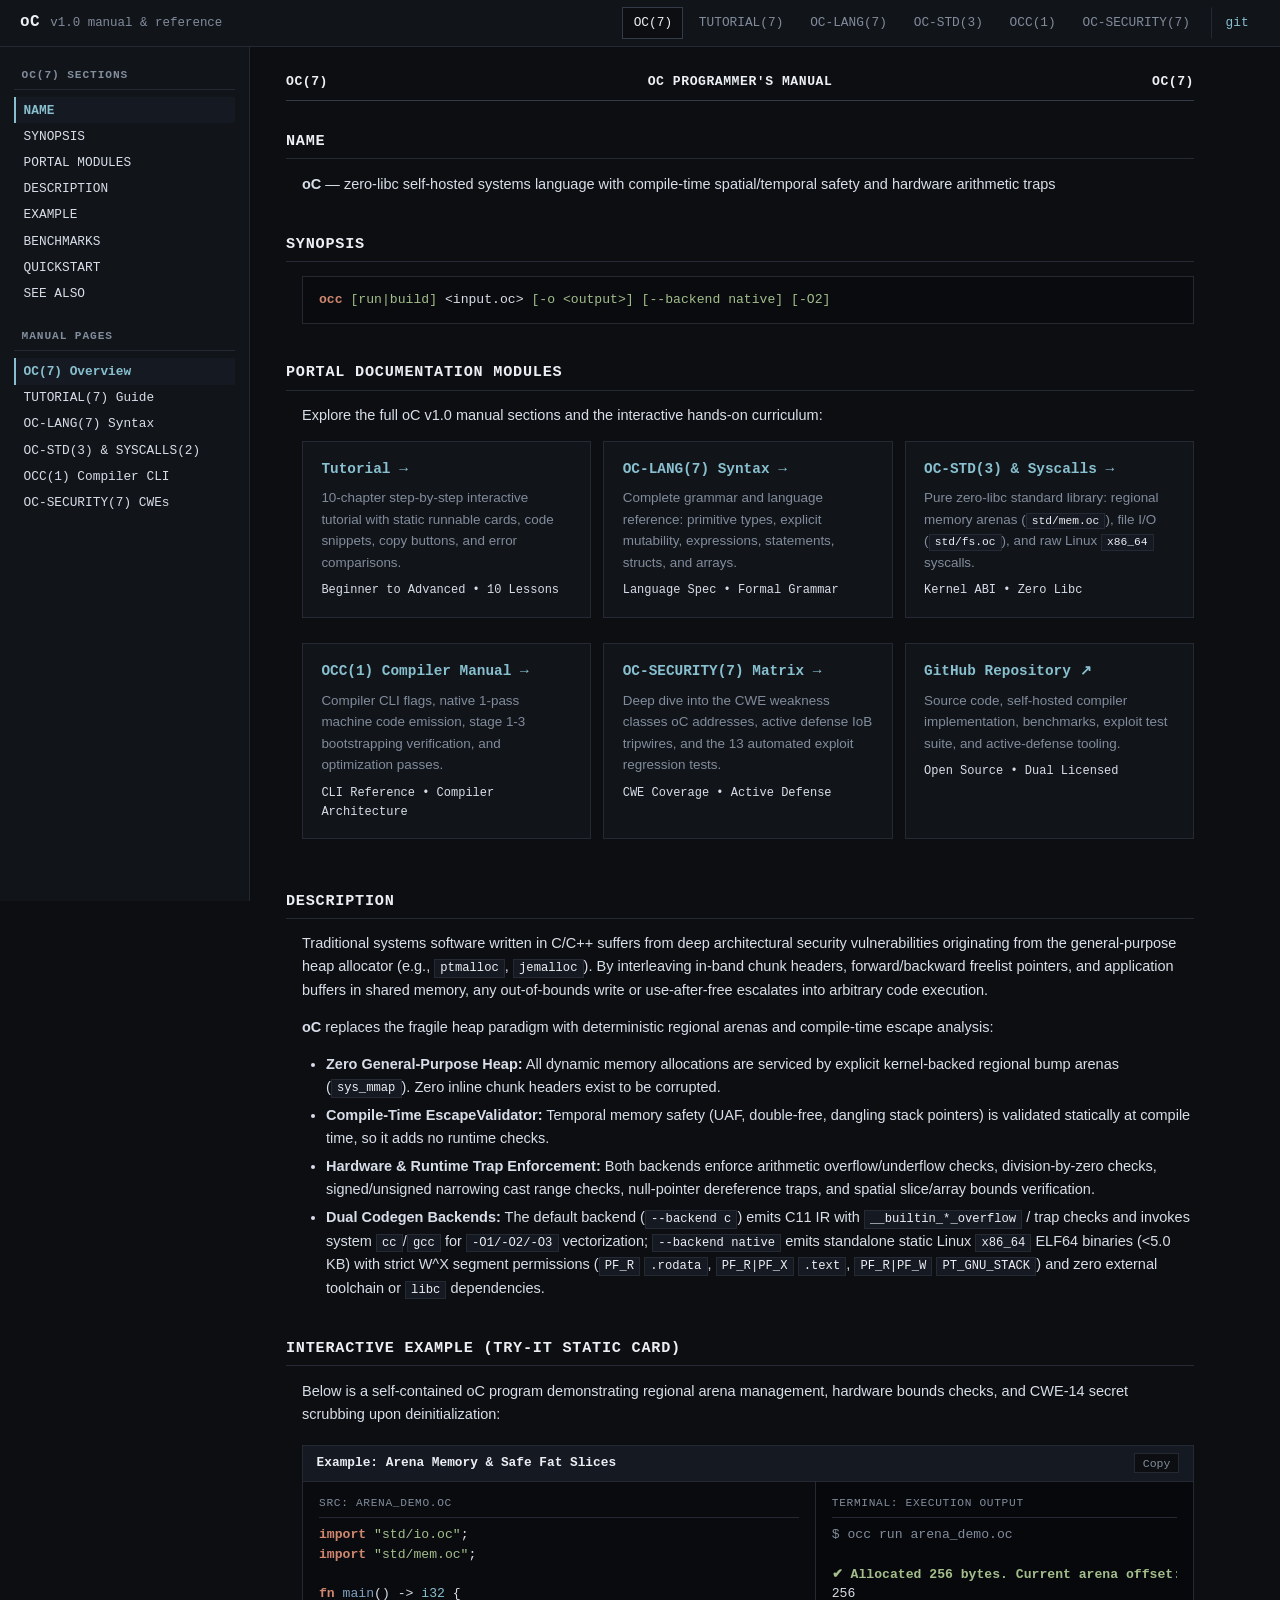
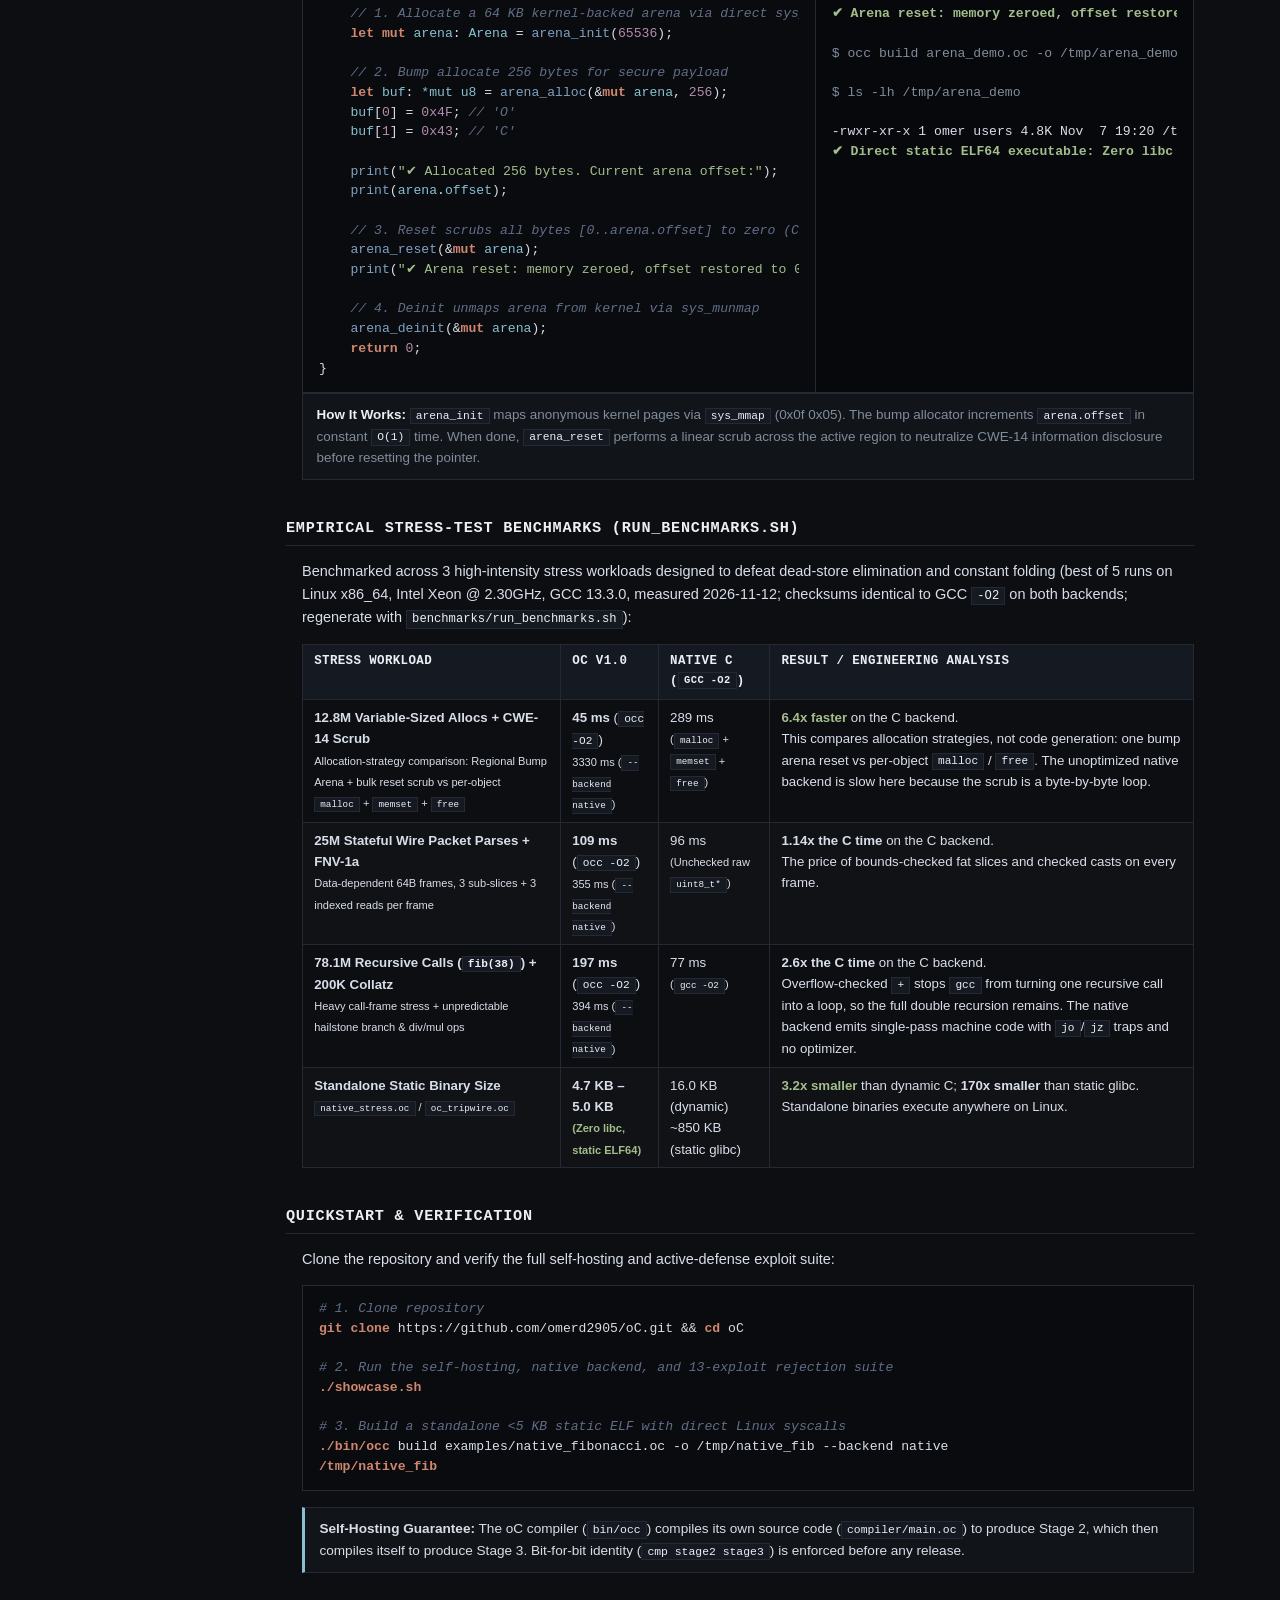
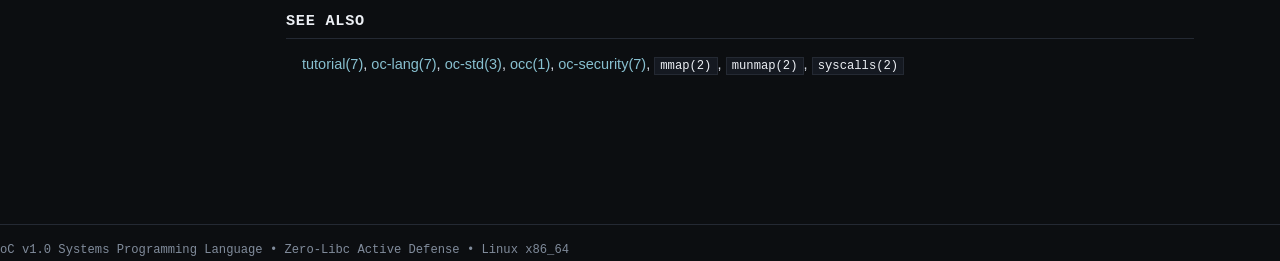
==== commit 3bd4b3bb: "docs(perf): regenerate the performance table from run_benchmarks.sh The README table did not reprodu" ====
--- a/docs/index.html
+++ b/docs/index.html
@@ -247,7 +247,7 @@
         <h2>EMPIRICAL STRESS-TEST BENCHMARKS (run_benchmarks.sh)</h2>
         <div class="man-body">
           <p>
-            Benchmarked across 3 high-intensity stress workloads designed to defeat dead-store elimination and constant folding (3-run averages on Linux x86_64; outputs verified byte-for-byte identical against GCC <code>-O2</code>):
+            Benchmarked across 3 high-intensity stress workloads designed to defeat dead-store elimination and constant folding (best of 5 runs on Linux x86_64, Intel Xeon @ 2.30GHz, GCC 13.3.0, measured 2026-11-12; checksums identical to GCC <code>-O2</code> on both backends; regenerate with <code>benchmarks/run_benchmarks.sh</code>):
           </p>
           <table>
             <thead>
@@ -265,16 +265,16 @@
                   <small>Allocation-strategy comparison: Regional Bump Arena + bulk reset scrub vs per-object <code>malloc</code> + <code>memset</code> + <code>free</code></small>
                 </td>
                 <td>
-                  <strong>43 ms</strong><br>
-                  <small class="pass">(297.6M allocs/s)</small>
-                </td>
-                <td>
-                  320 ms<br>
+                  <strong>45 ms</strong> (<code>occ -O2</code>)<br>
+                  <small>3330 ms (<code>--backend native</code>)</small>
+                </td>
+                <td>
+                  289 ms<br>
                   <small>(<code>malloc</code> + <code>memset</code> + <code>free</code>)</small>
                 </td>
                 <td>
-                  <strong class="pass">7.44x faster</strong><br>
-                  Kernel <code>sys_mmap</code> bump arena + linear scrub completely eliminates <code>ptmalloc</code> heap metadata management overhead.
+                  <strong class="pass">6.4x faster</strong> on the C backend.<br>
+                  This compares allocation strategies, not code generation: one bump arena reset vs per-object <code>malloc</code> / <code>free</code>. The unoptimized native backend is slow here because the scrub is a byte-by-byte loop.
                 </td>
               </tr>
               <tr>
@@ -283,16 +283,16 @@
                   <small>Data-dependent 64B frames, 3 sub-slices + 3 indexed reads per frame</small>
                 </td>
                 <td>
-                  <strong>88 ms</strong><br>
-                  <small class="pass">(Checked fat slices &amp; casts)</small>
-                </td>
-                <td>
-                  98 ms<br>
+                  <strong>109 ms</strong> (<code>occ -O2</code>)<br>
+                  <small>355 ms (<code>--backend native</code>)</small>
+                </td>
+                <td>
+                  96 ms<br>
                   <small>(Unchecked raw <code>uint8_t*</code>)</small>
                 </td>
                 <td>
-                  <strong class="pass">1.11x faster (Parity)</strong><br>
-                  Spatial bounds and CWE-197 truncation guards add negligible instruction cache penalty while guaranteeing safety.
+                  <strong>1.14x the C time</strong> on the C backend.<br>
+                  The price of bounds-checked fat slices and checked casts on every frame.
                 </td>
               </tr>
               <tr>
@@ -301,16 +301,16 @@
                   <small>Heavy call-frame stress + unpredictable hailstone branch &amp; div/mul ops</small>
                 </td>
                 <td>
-                  <strong>79 ms</strong> (<code>occ -O2</code>)<br>
-                  <small>738 ms (<code>--backend native</code>)</small>
-                </td>
-                <td>
-                  78 ms<br>
+                  <strong>197 ms</strong> (<code>occ -O2</code>)<br>
+                  <small>394 ms (<code>--backend native</code>)</small>
+                </td>
+                <td>
+                  77 ms<br>
                   <small>(<code>gcc -O2</code>)</small>
                 </td>
                 <td>
-                  <strong class="pass">1.01x parity</strong> on <code>-O2</code>.<br>
-                  Direct native backend emits single-pass machine code with hardware <code>jo</code>/<code>jz</code> traps without an LLVM/GCC pipeline.
+                  <strong>2.6x the C time</strong> on the C backend.<br>
+                  Overflow-checked <code>+</code> stops <code>gcc</code> from turning one recursive call into a loop, so the full double recursion remains. The native backend emits single-pass machine code with <code>jo</code>/<code>jz</code> traps and no optimizer.
                 </td>
               </tr>
               <tr>
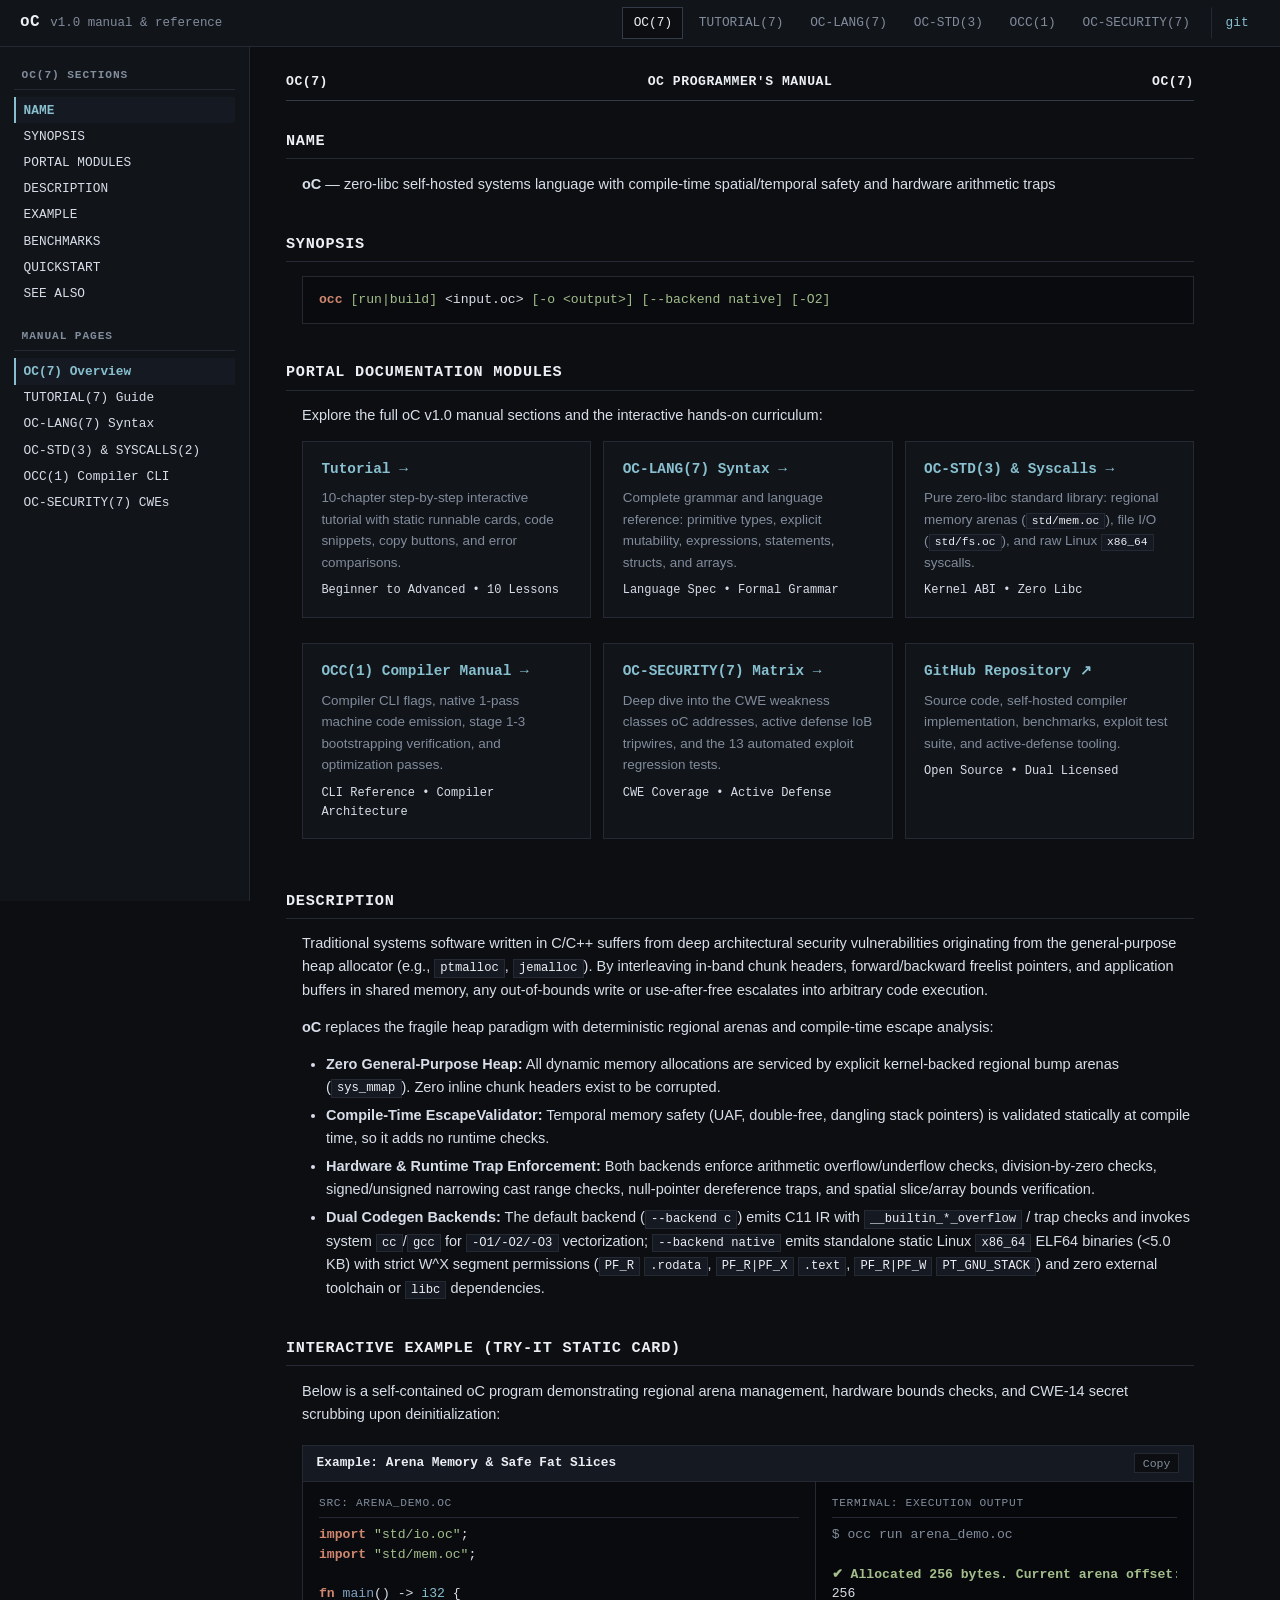
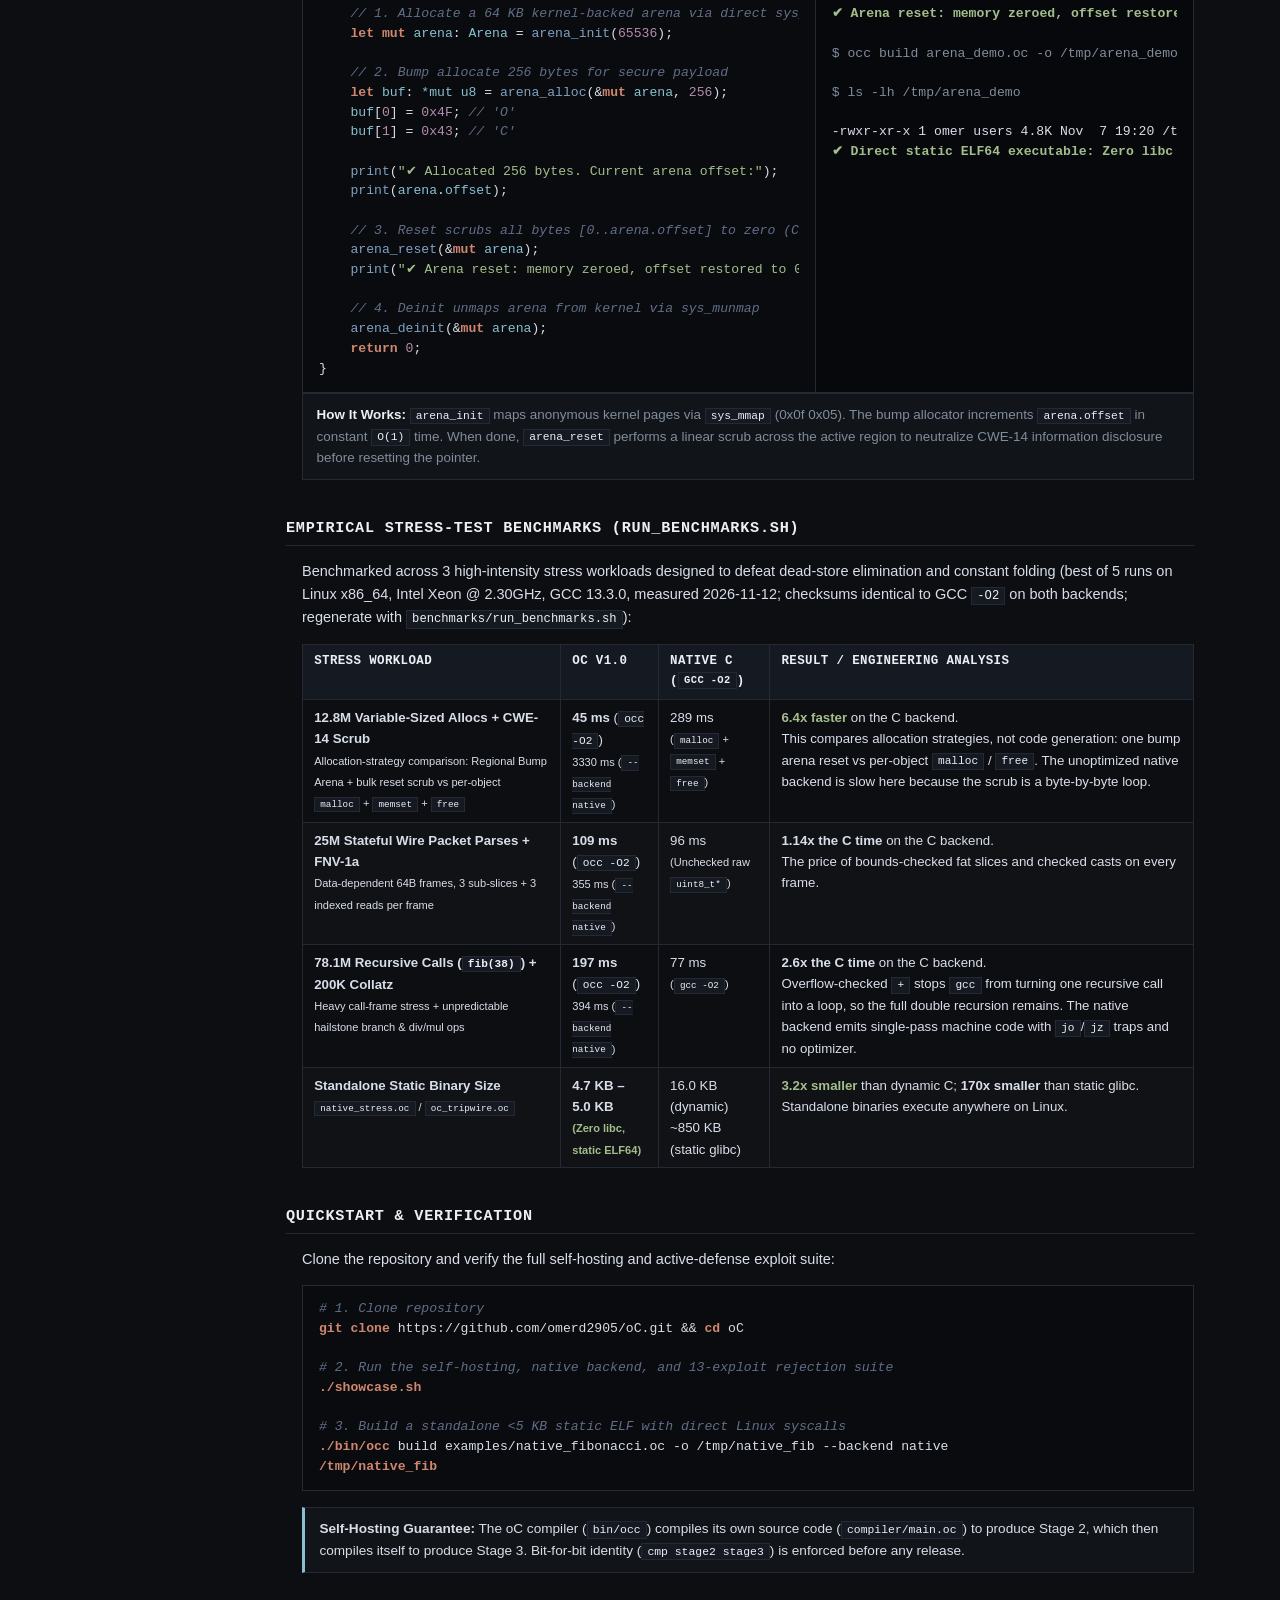
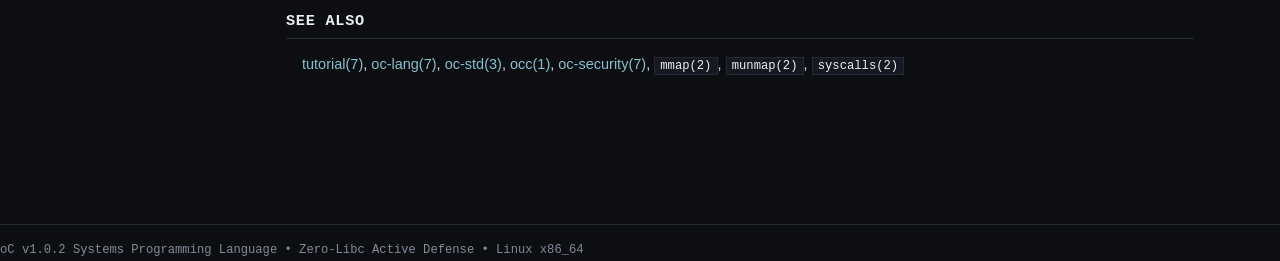
==== commit 06edca3d: "docs: update page footers to v1.0.2 The footer of each documentation page still carried the version " ====
--- a/docs/index.html
+++ b/docs/index.html
@@ -377,7 +377,7 @@
   </div>
 
   <footer>
-    oC v1.0 Systems Programming Language • Zero-Libc Active Defense • Linux x86_64
+    oC v1.0.2 Systems Programming Language • Zero-Libc Active Defense • Linux x86_64
   </footer>
 
   <!-- Interactive Copy Script -->
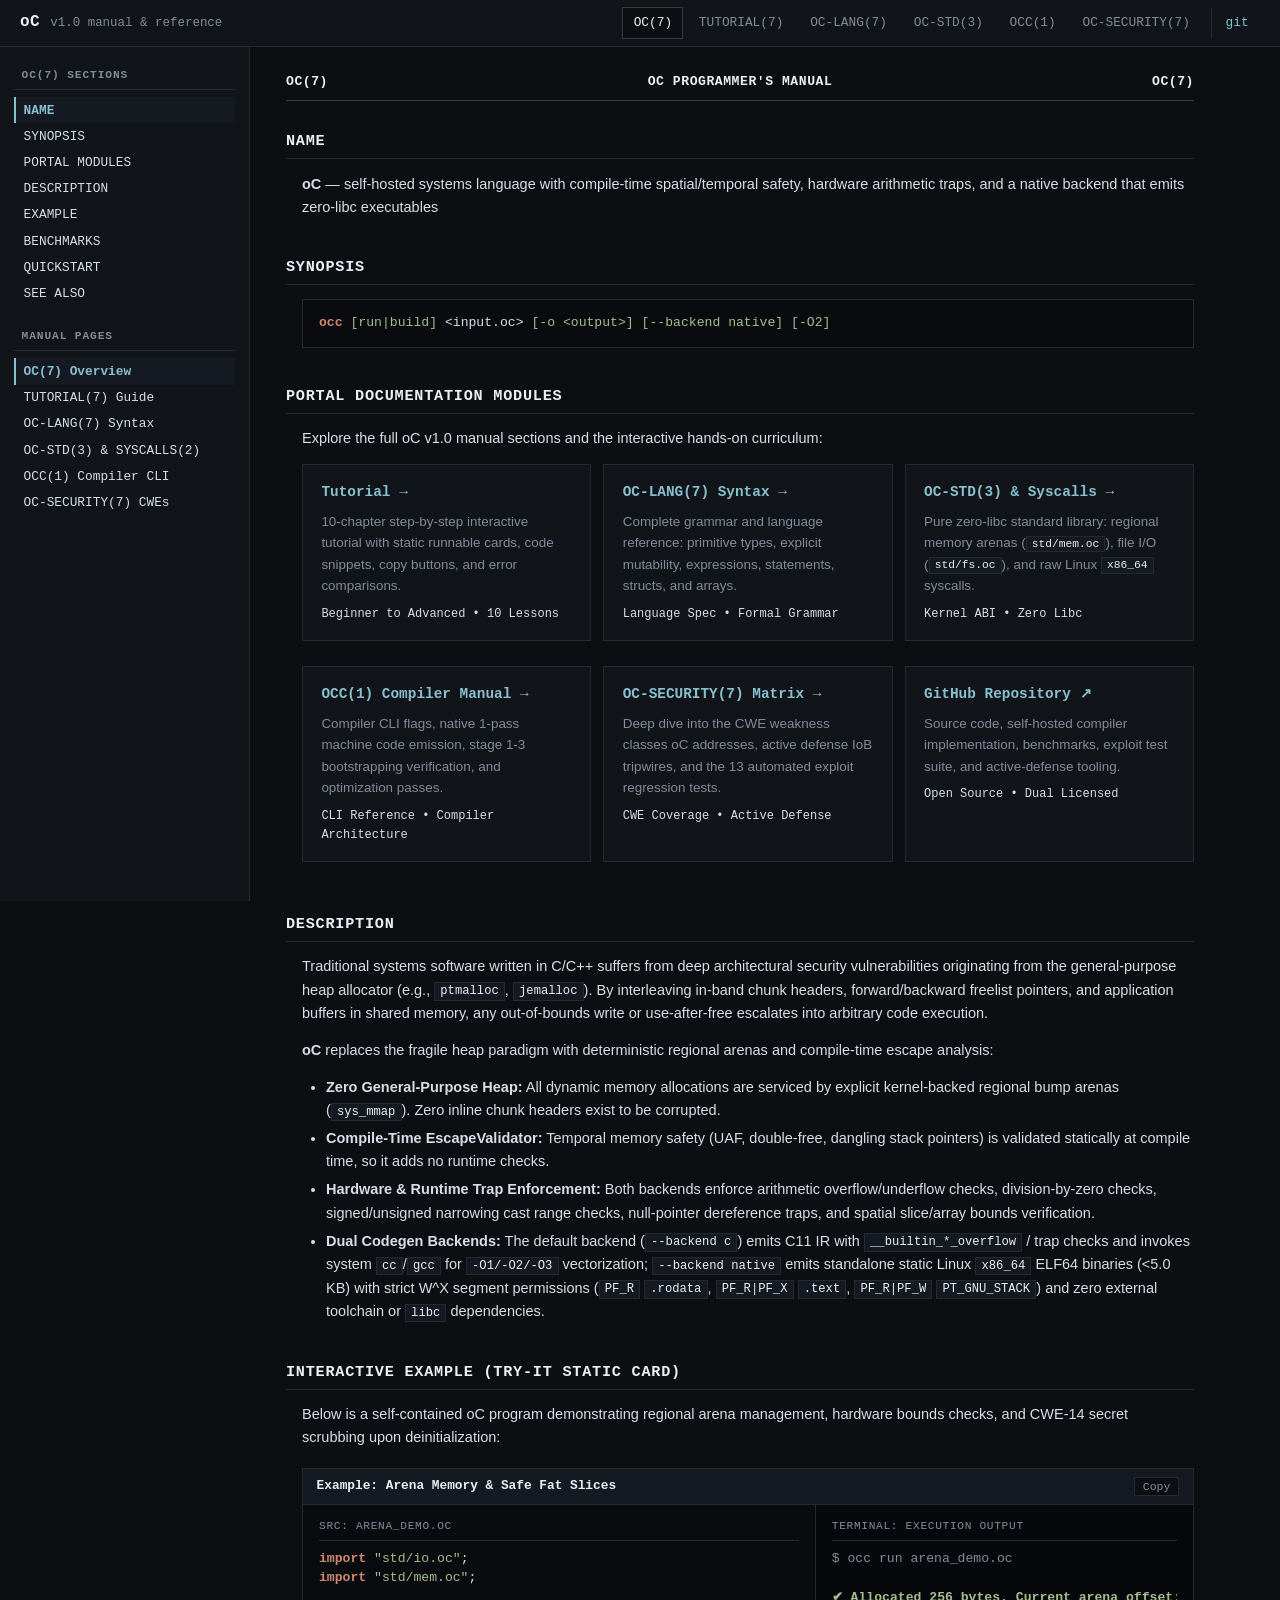
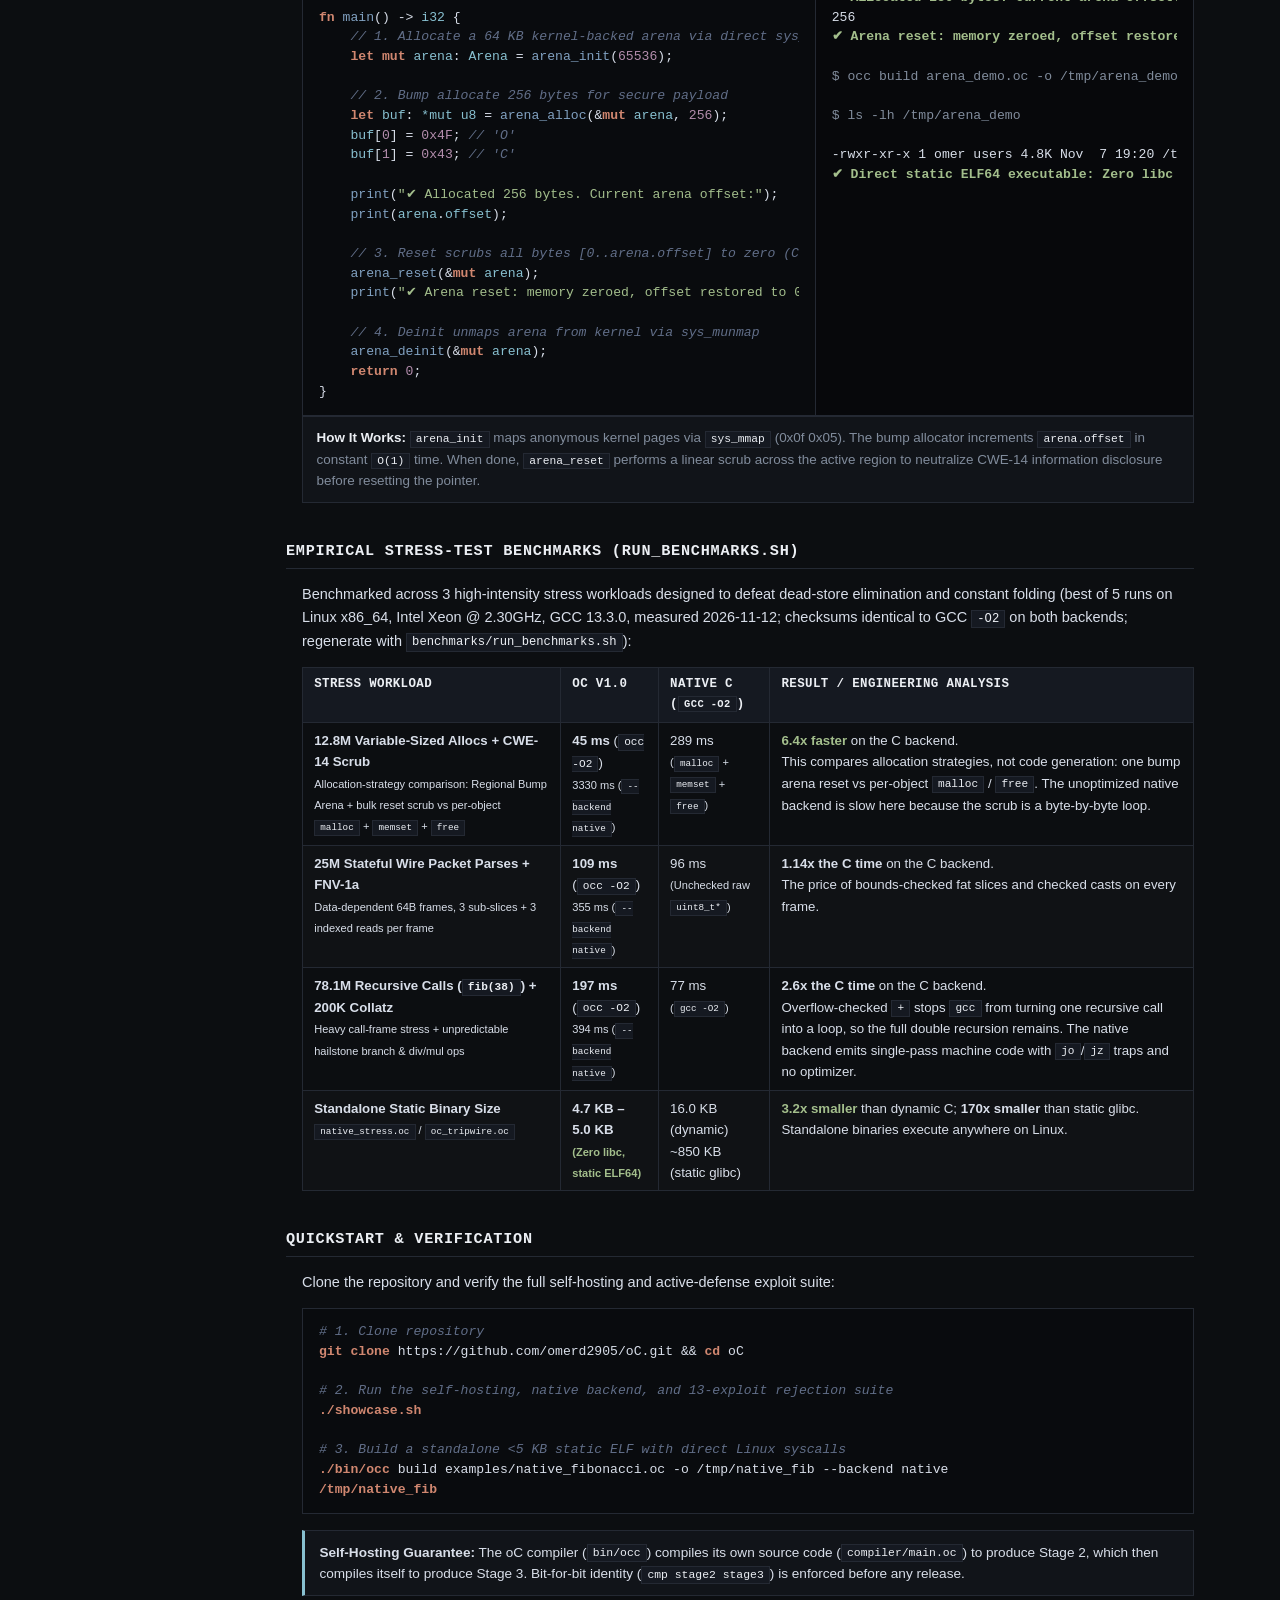
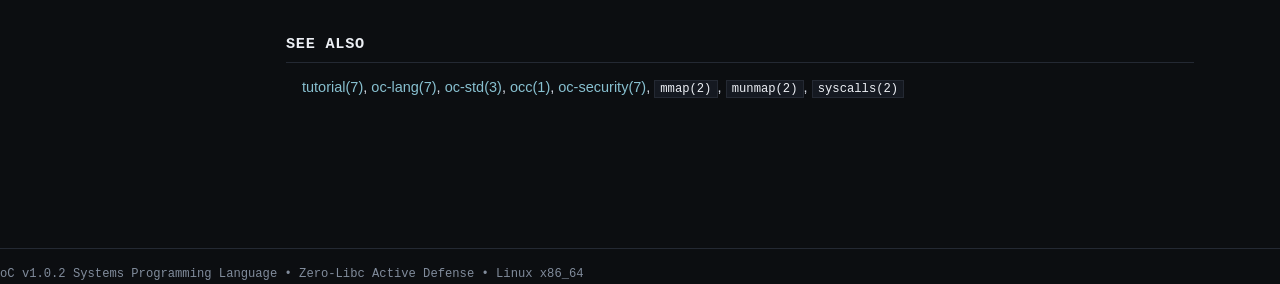
==== commit 41da696e: "docs: occ is self-hosted through the C backend; zero libc describes native output docs/man-occ.html " ====
--- a/docs/index.html
+++ b/docs/index.html
@@ -70,7 +70,7 @@
         <h2>NAME</h2>
         <div class="man-body">
           <p>
-            <strong>oC</strong> — zero-libc self-hosted systems language with compile-time spatial/temporal safety and hardware arithmetic traps
+            <strong>oC</strong> — self-hosted systems language with compile-time spatial/temporal safety, hardware arithmetic traps, and a native backend that emits zero-libc executables
           </p>
         </div>
       </section>
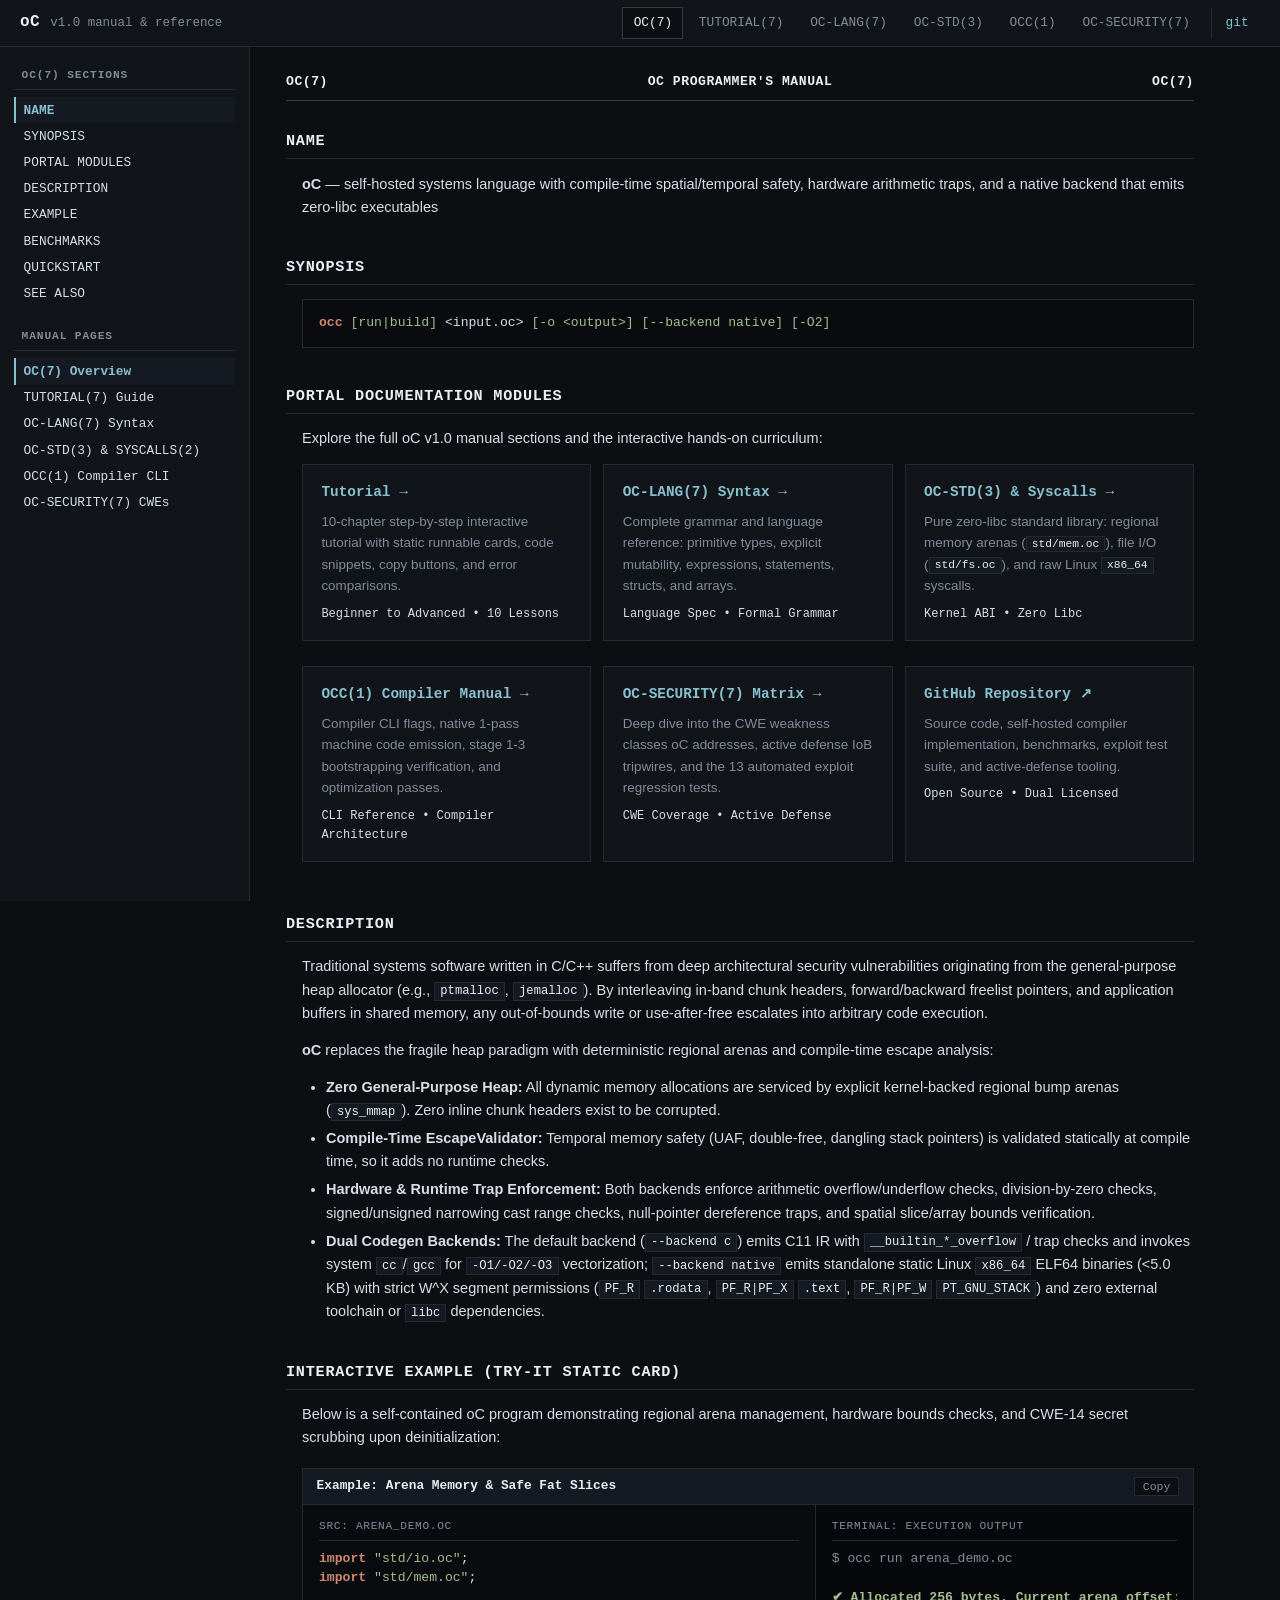
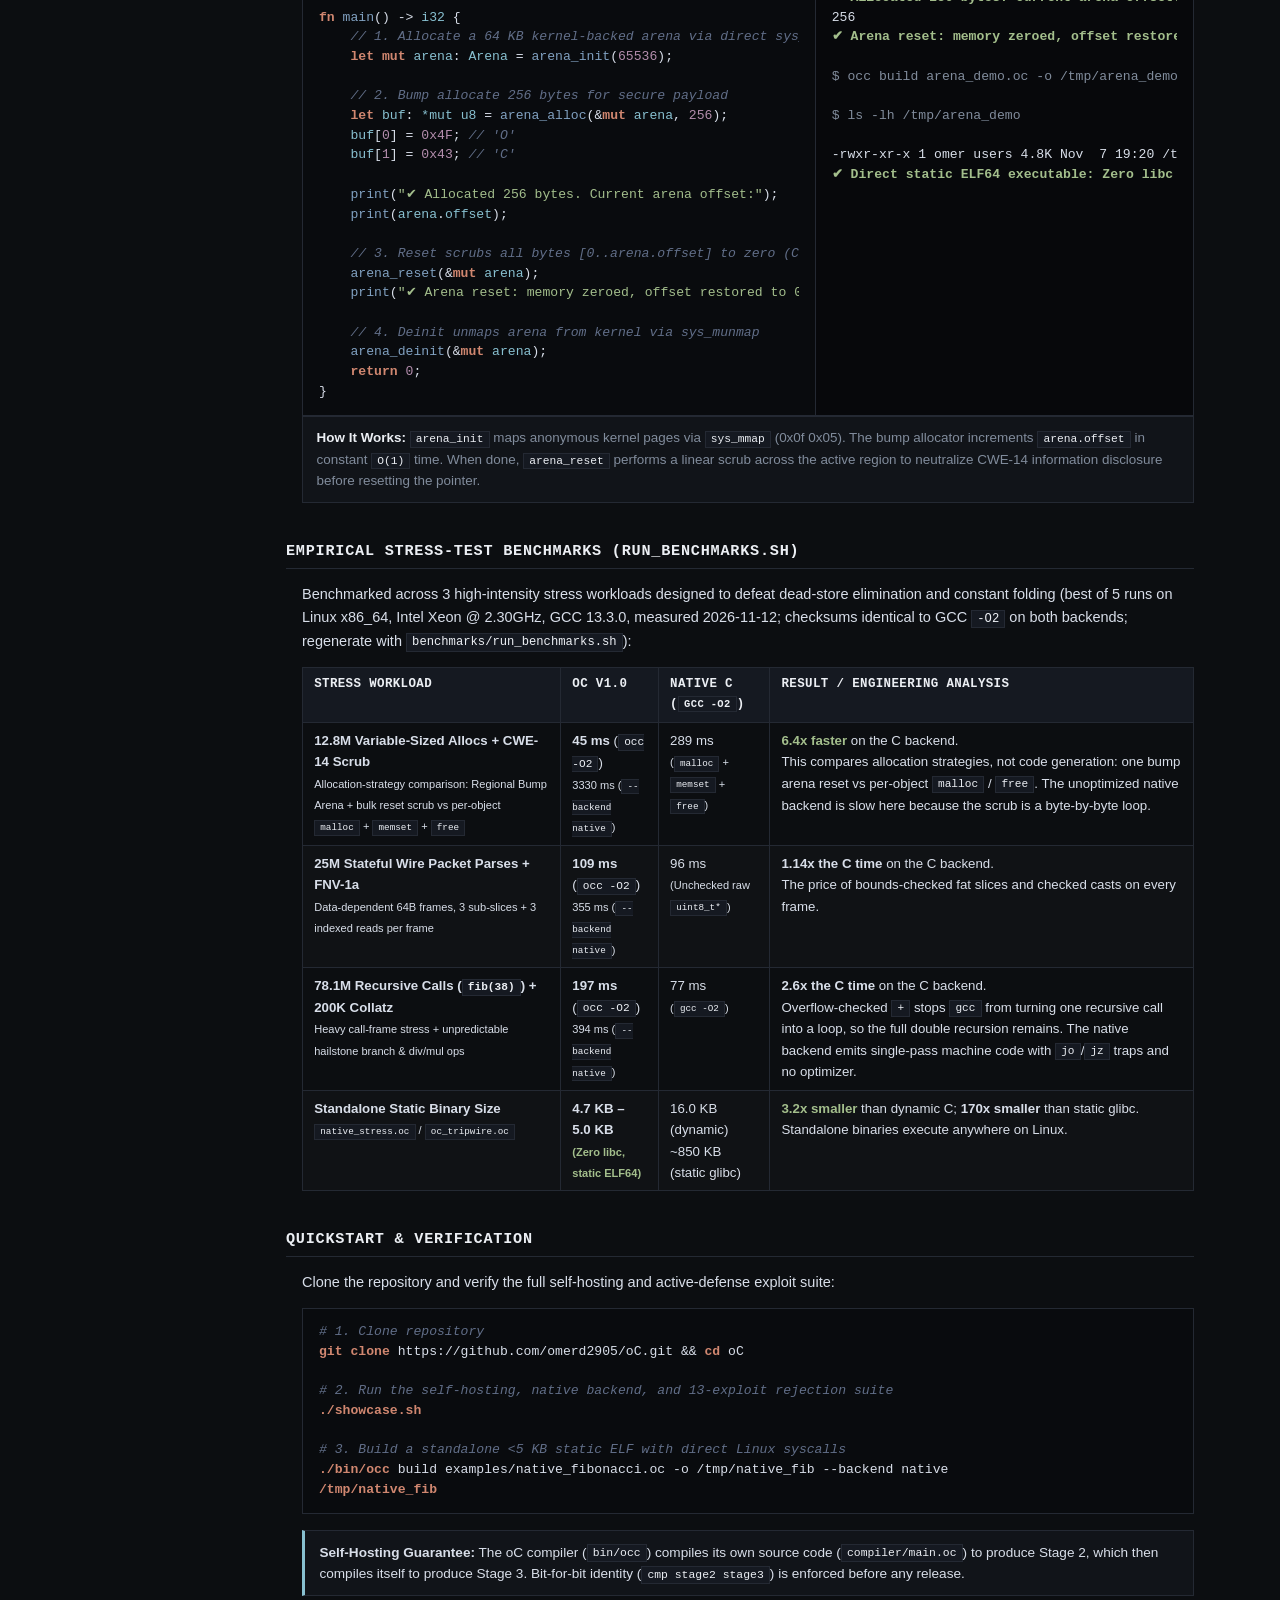
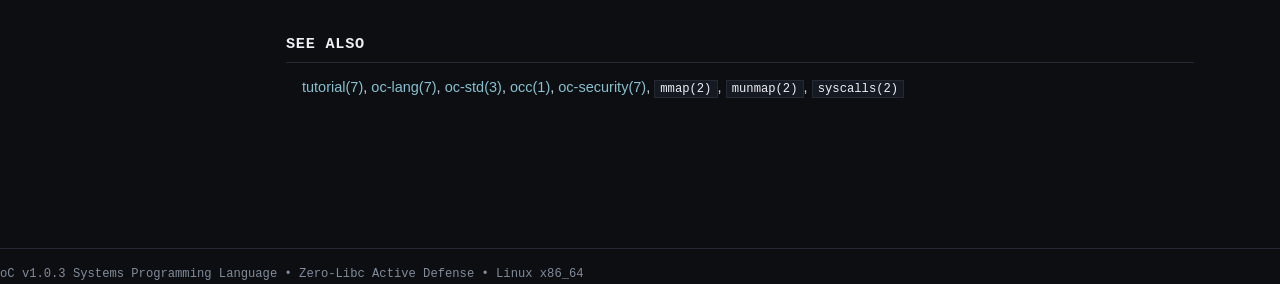
==== commit 385236e3: "chore: version 1.0.3 occ version, the Nix flake and the documentation footers say 1.0.3 (they still " ====
--- a/docs/index.html
+++ b/docs/index.html
@@ -377,7 +377,7 @@
   </div>
 
   <footer>
-    oC v1.0.2 Systems Programming Language • Zero-Libc Active Defense • Linux x86_64
+    oC v1.0.3 Systems Programming Language • Zero-Libc Active Defense • Linux x86_64
   </footer>
 
   <!-- Interactive Copy Script -->
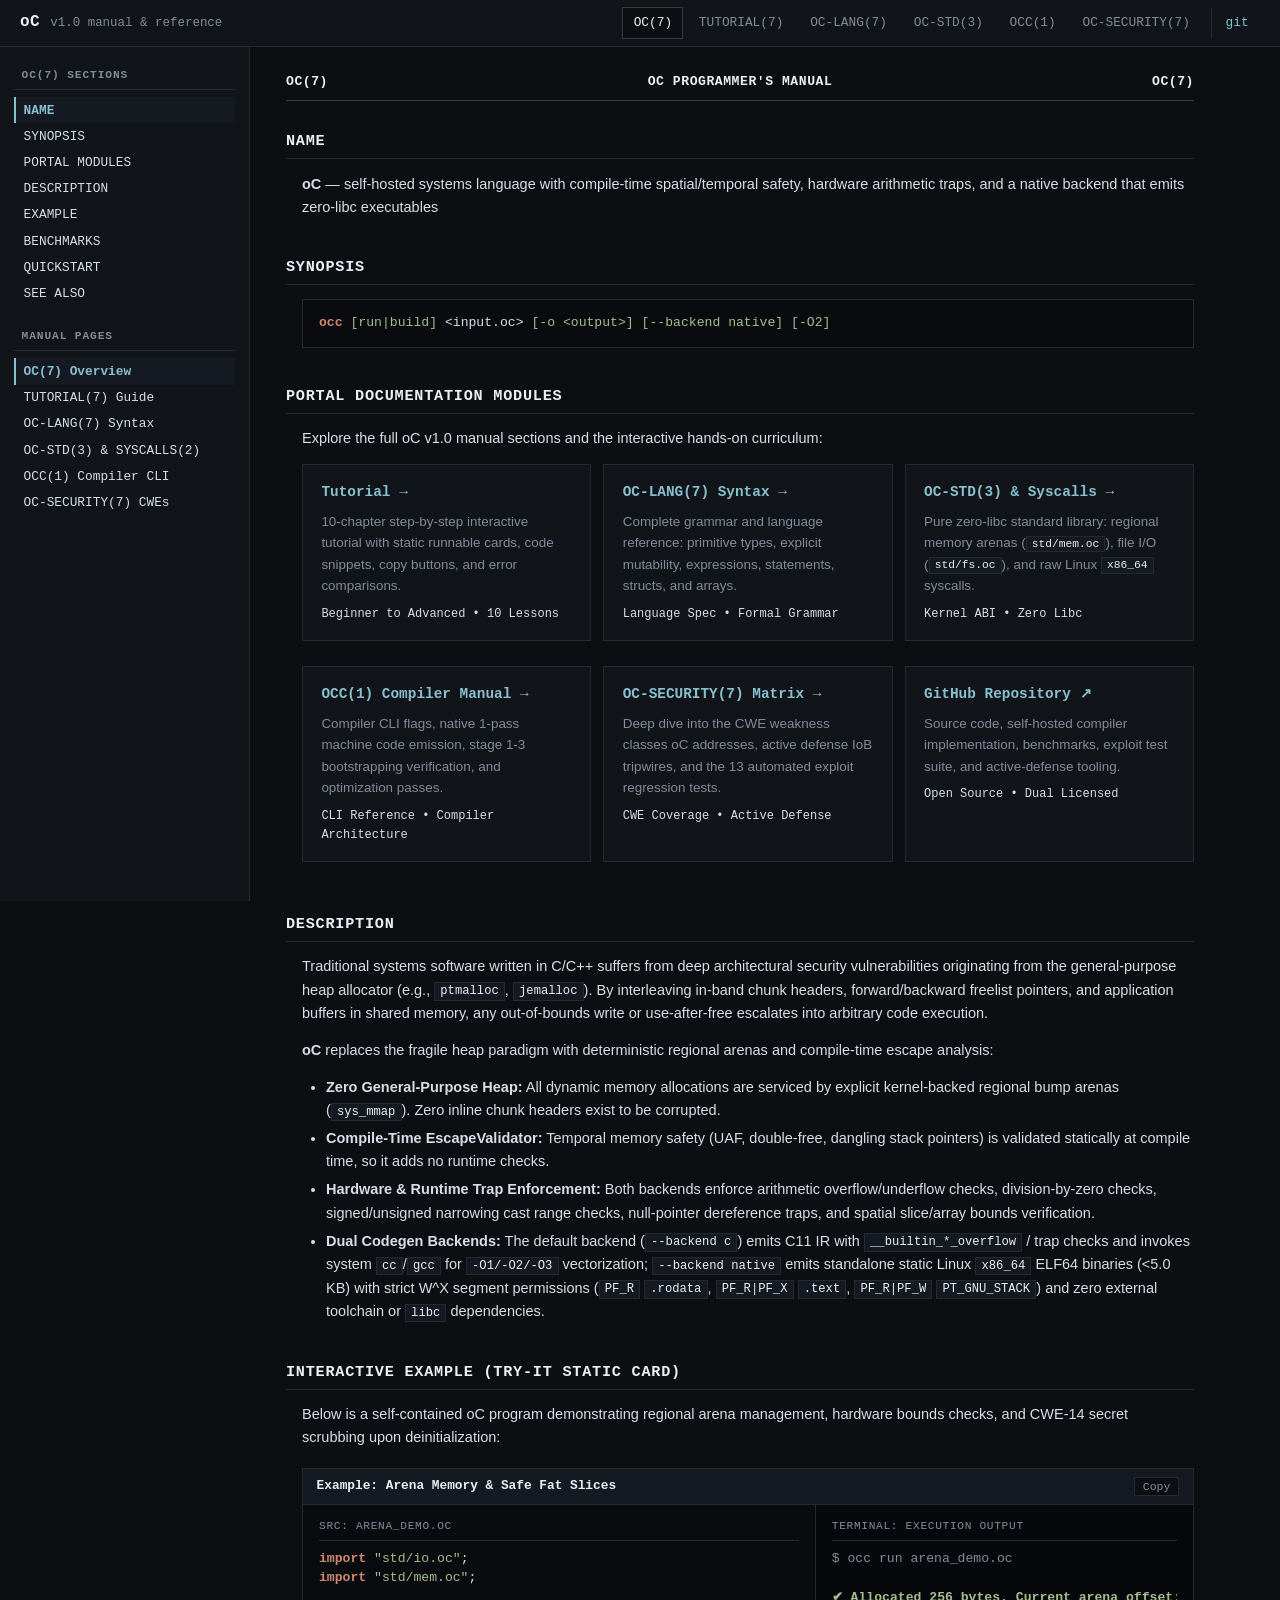
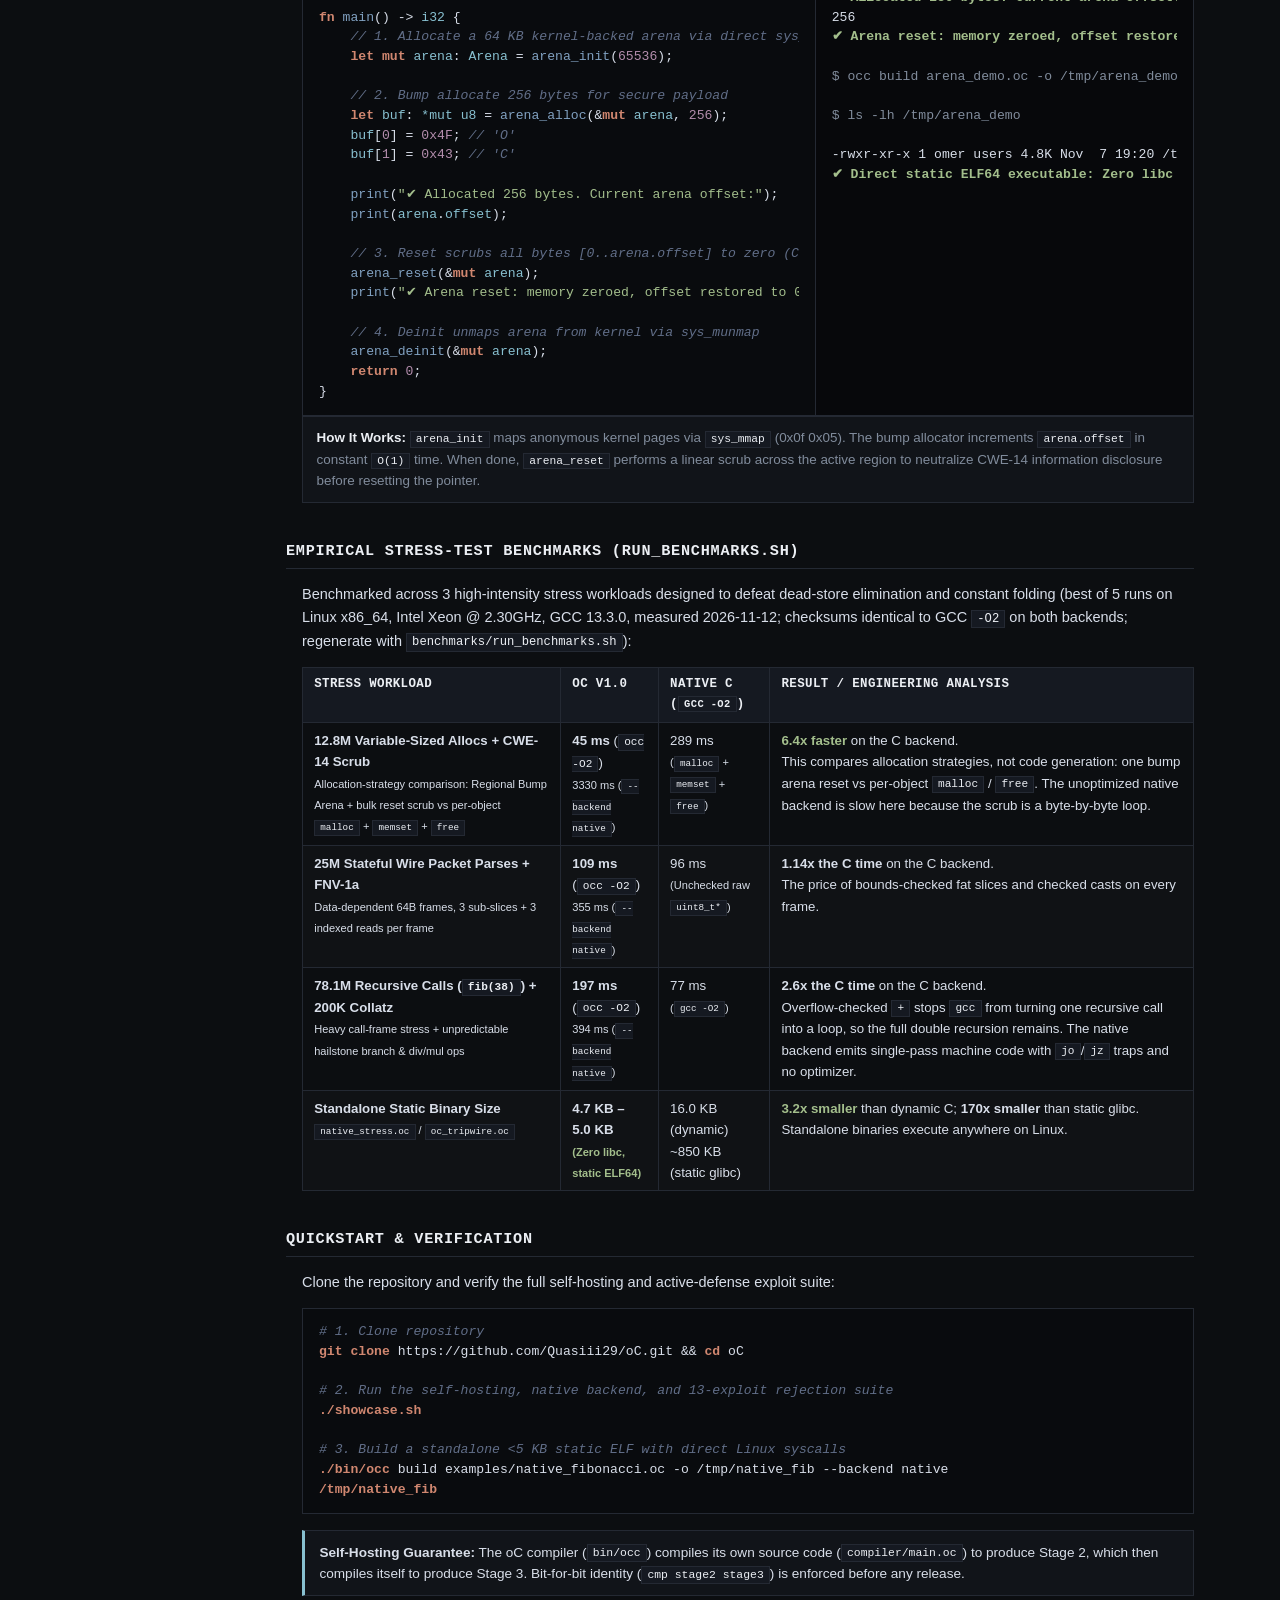
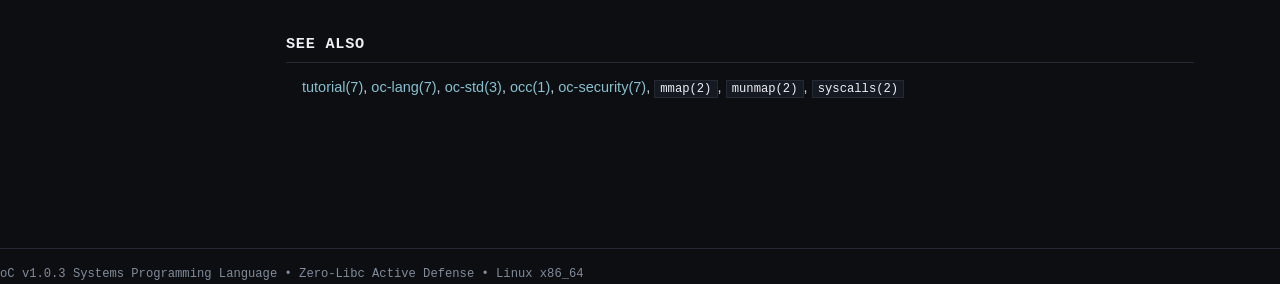
==== commit 640455c6: "docs: point links at the renamed account" ====
--- a/docs/index.html
+++ b/docs/index.html
@@ -24,7 +24,7 @@
         <a href="stdlib.html">OC-STD(3)</a>
         <a href="man-occ.html">OCC(1)</a>
         <a href="security.html">OC-SECURITY(7)</a>
-        <a href="https://github.com/omerd2905/oC" target="_blank" rel="noopener" class="repo-link">git</a>
+        <a href="https://github.com/Quasiii29/oC" target="_blank" rel="noopener" class="repo-link">git</a>
       </nav>
     </div>
   </header>
@@ -146,7 +146,7 @@
 
             <div class="card">
               <div>
-                <a href="https://github.com/omerd2905/oC" target="_blank" rel="noopener" class="card-title-link">
+                <a href="https://github.com/Quasiii29/oC" target="_blank" rel="noopener" class="card-title-link">
                   <span>GitHub Repository</span>
                   <span>↗</span>
                 </a>
@@ -341,7 +341,7 @@
         <div class="man-body">
           <p>Clone the repository and verify the full self-hosting and active-defense exploit suite:</p>
           <pre><code><span class="cm"># 1. Clone repository</span>
-<span class="kw">git clone</span> https://github.com/omerd2905/oC.git &amp;&amp; <span class="kw">cd</span> oC
+<span class="kw">git clone</span> https://github.com/Quasiii29/oC.git &amp;&amp; <span class="kw">cd</span> oC
 
 <span class="cm"># 2. Run the self-hosting, native backend, and 13-exploit rejection suite</span>
 <span class="kw">./showcase.sh</span>
